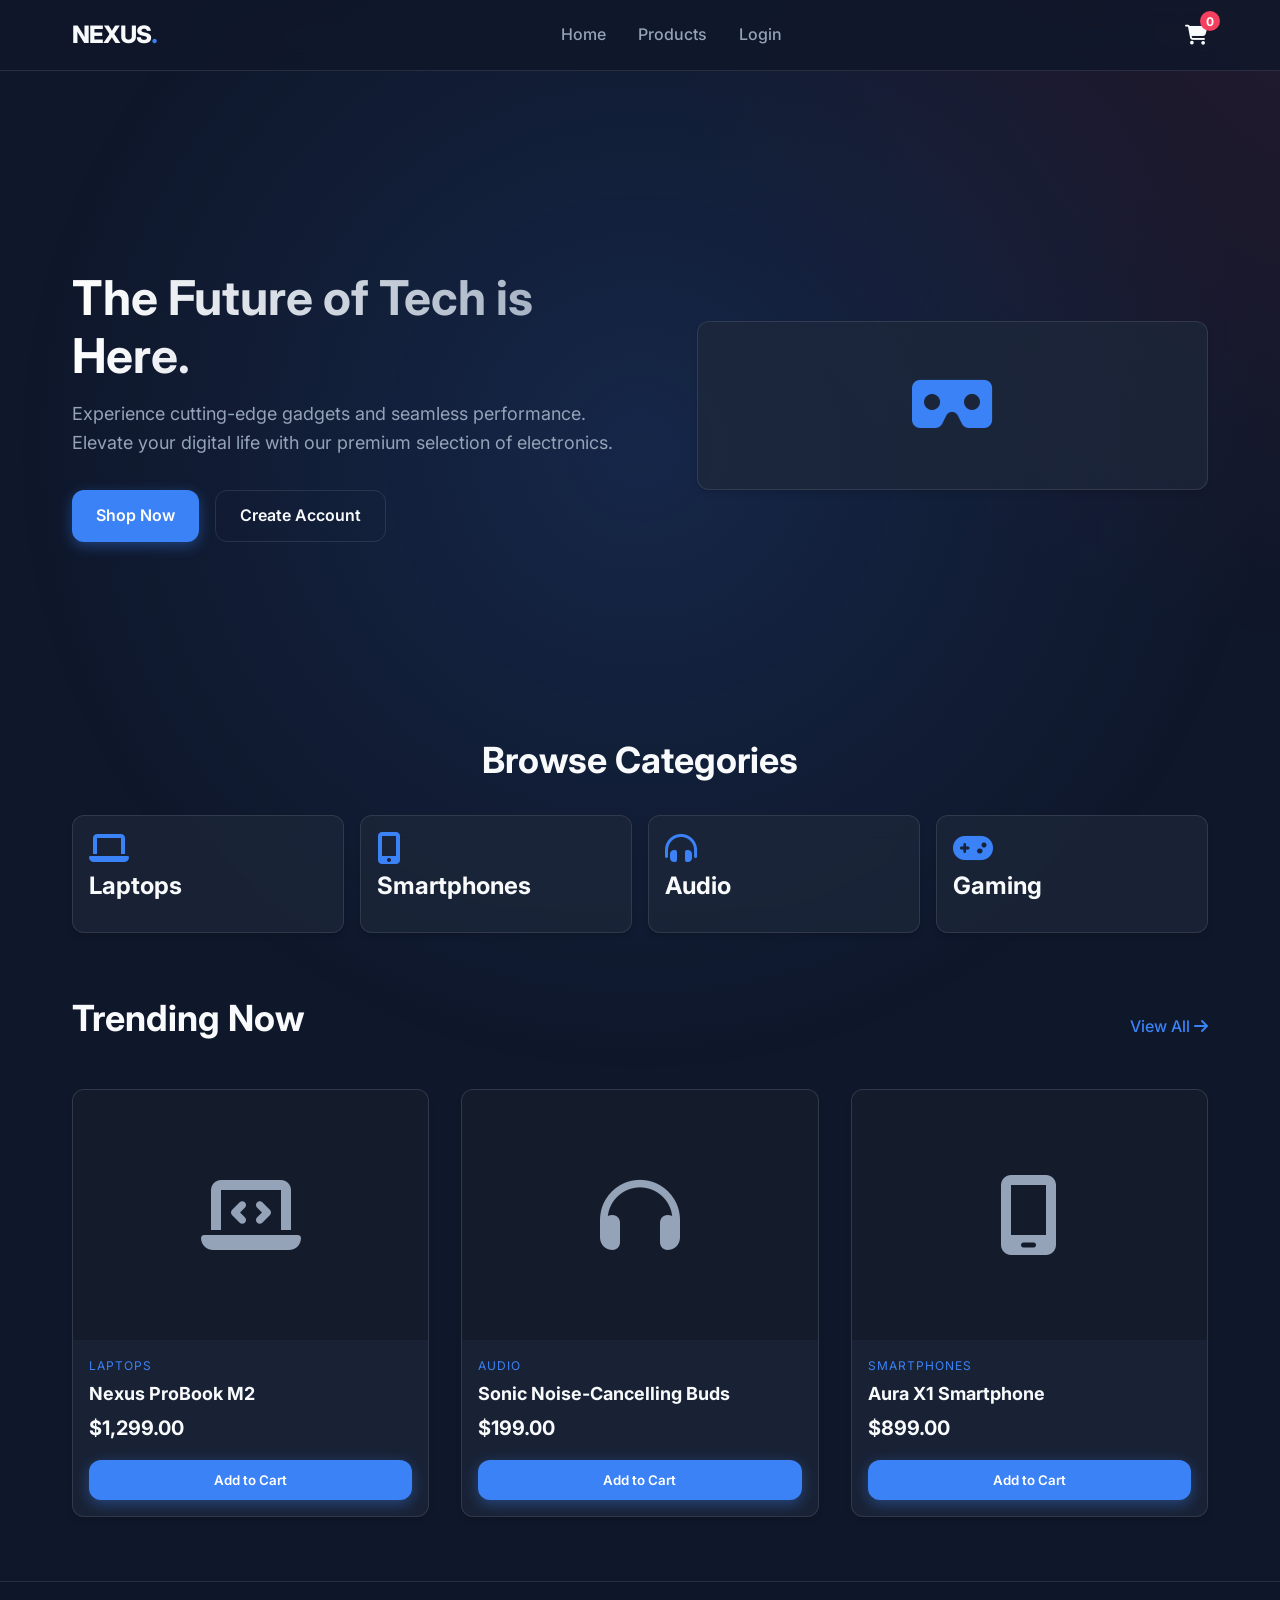
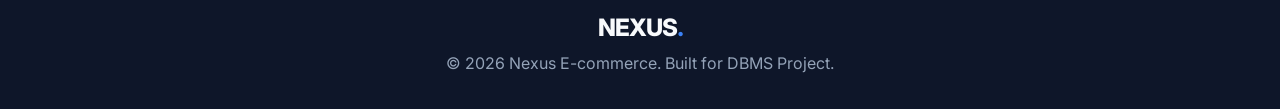
==== index.html @ 09cccfab "feat: initialize project structure with core layout, styling, and checkout functionality" ====
<!DOCTYPE html>
<html lang="en">
<head>
  <meta charset="UTF-8">
  <meta name="viewport" content="width=device-width, initial-scale=1.0">
  <title>Nexus | Premium Tech Store</title>
  <meta name="description" content="Discover premium tech gadgets and accessories at Nexus.">
  
  <!-- Fonts -->
  <link rel="preconnect" href="https://fonts.googleapis.com">
  <link rel="preconnect" href="https://fonts.gstatic.com" crossorigin>
  <link href="https://fonts.googleapis.com/css2?family=Inter:wght@400;500;600;700;800&display=swap" rel="stylesheet">
  
  <!-- Icons -->
  <link rel="stylesheet" href="https://cdnjs.cloudflare.com/ajax/libs/font-awesome/6.4.0/css/all.min.css">
  
  <!-- Custom CSS -->
  <link rel="stylesheet" href="css/style.css">
</head>
<body>

  <!-- Navigation -->
  <nav class="navbar">
    <div class="container flex justify-between items-center">
      <a href="index.html" class="logo">NEXUS<span>.</span></a>
      
      <ul class="nav-links flex gap-lg">
        <li><a href="index.html">Home</a></li>
        <li><a href="#products">Products</a></li>
        <li><a href="login.html">Login</a></li>
      </ul>
      
      <a href="cart.html" class="cart-icon">
        <i class="fa-solid fa-cart-shopping" style="color: var(--text-main);"></i>
        <span class="cart-badge" id="cart-count">0</span>
      </a>
    </div>
  </nav>

  <!-- Main Content -->
  <main>
    <!-- Hero Section -->
    <section class="container flex items-center justify-between animate-fade-in" style="min-height: 60vh;">
      <div style="max-width: 50%;">
        <h1>The Future of Tech is Here.</h1>
        <p style="color: var(--text-muted); font-size: 1.125rem; margin-bottom: var(--spacing-lg);">
          Experience cutting-edge gadgets and seamless performance. Elevate your digital life with our premium selection of electronics.
        </p>
        <div class="flex gap-md">
          <a href="#products" class="btn btn-primary">Shop Now</a>
          <a href="login.html" class="btn btn-secondary">Create Account</a>
        </div>
      </div>
      <div style="width: 45%;" class="glass-card flex items-center justify-center">
        <!-- Placeholder for a high-quality 3D render or tech image -->
        <div style="font-size: 4rem; color: var(--primary-color);">
          <i class="fa-solid fa-vr-cardboard"></i>
        </div>
      </div>
    </section>

    <!-- Categories -->
    <section class="container" style="margin-top: var(--spacing-xl);">
      <h2 style="text-align: center; margin-bottom: var(--spacing-lg);">Browse Categories</h2>
      <div class="grid grid-cols-4 gap-md text-center">
        <div class="glass-card" style="padding: var(--spacing-md); cursor: pointer;">
          <i class="fa-solid fa-laptop" style="font-size: 2rem; color: var(--primary-color); margin-bottom: 0.5rem;"></i>
          <h3>Laptops</h3>
        </div>
        <div class="glass-card" style="padding: var(--spacing-md); cursor: pointer;">
          <i class="fa-solid fa-mobile-screen-button" style="font-size: 2rem; color: var(--primary-color); margin-bottom: 0.5rem;"></i>
          <h3>Smartphones</h3>
        </div>
        <div class="glass-card" style="padding: var(--spacing-md); cursor: pointer;">
          <i class="fa-solid fa-headphones-simple" style="font-size: 2rem; color: var(--primary-color); margin-bottom: 0.5rem;"></i>
          <h3>Audio</h3>
        </div>
        <div class="glass-card" style="padding: var(--spacing-md); cursor: pointer;">
          <i class="fa-solid fa-gamepad" style="font-size: 2rem; color: var(--primary-color); margin-bottom: 0.5rem;"></i>
          <h3>Gaming</h3>
        </div>
      </div>
    </section>

    <!-- Featured Products Grid -->
    <section id="products" class="container" style="margin-top: var(--spacing-xl);">
      <div class="flex justify-between items-center" style="margin-bottom: var(--spacing-lg);">
        <h2>Trending Now</h2>
        <a href="#" style="color: var(--primary-color); font-weight: 500;">View All <i class="fa-solid fa-arrow-right"></i></a>
      </div>
      
      <div class="grid grid-cols-3 gap-lg" id="product-list">
        <!-- Product 1 -->
        <article class="glass-card product-card">
          <div class="product-img-wrapper">
            <i class="fa-solid fa-laptop-code" style="font-size: 5rem; color: var(--text-muted);"></i>
          </div>
          <div class="product-info">
            <span class="product-category">Laptops</span>
            <h3 class="product-title">Nexus ProBook M2</h3>
            <span class="product-price">$1,299.00</span>
            <button class="btn btn-primary w-full" onclick="addToCart(1, 'Nexus ProBook M2', 1299)">Add to Cart</button>
          </div>
        </article>

        <!-- Product 2 -->
        <article class="glass-card product-card">
          <div class="product-img-wrapper">
            <i class="fa-solid fa-headphones" style="font-size: 5rem; color: var(--text-muted);"></i>
          </div>
          <div class="product-info">
            <span class="product-category">Audio</span>
            <h3 class="product-title">Sonic Noise-Cancelling Buds</h3>
            <span class="product-price">$199.00</span>
            <button class="btn btn-primary w-full" onclick="addToCart(2, 'Sonic Noise-Cancelling Buds', 199)">Add to Cart</button>
          </div>
        </article>

        <!-- Product 3 -->
        <article class="glass-card product-card">
          <div class="product-img-wrapper">
            <i class="fa-solid fa-mobile-screen" style="font-size: 5rem; color: var(--text-muted);"></i>
          </div>
          <div class="product-info">
            <span class="product-category">Smartphones</span>
            <h3 class="product-title">Aura X1 Smartphone</h3>
            <span class="product-price">$899.00</span>
            <button class="btn btn-primary w-full" onclick="addToCart(3, 'Aura X1 Smartphone', 899)">Add to Cart</button>
          </div>
        </article>
      </div>
    </section>
  </main>

  <!-- Footer -->
  <footer>
    <div class="container">
      <h3 class="logo" style="margin-bottom: var(--spacing-sm);">NEXUS<span>.</span></h3>
      <p>&copy; 2026 Nexus E-commerce. Built for DBMS Project.</p>
    </div>
  </footer>

  <!-- Scripts -->
  <script src="js/main.js"></script>
  <script src="js/cart.js"></script>
</body>
</html>
---- css/style.css ----
/* ==== VARIABLES & DESIGN SYSTEM ==== */
:root {
  /* Color Palette - Premium Dark Theme */
  --bg-color: #0f172a; /* Deep blue/black */
  --surface-color: rgba(30, 41, 59, 0.7); /* Glass surface */
  --surface-border: rgba(255, 255, 255, 0.1);
  --primary-color: #3b82f6; /* Vibrant Blue */
  --primary-hover: #2563eb;
  --accent-color: #f43f5e; /* Vibrant Rose for alerts/badges */
  --text-main: #f8fafc;
  --text-muted: #94a3b8;
  
  /* Layout & Spacing */
  --max-width: 1200px;
  --spacing-sm: 0.5rem;
  --spacing-md: 1rem;
  --spacing-lg: 2rem;
  --spacing-xl: 4rem;
  
  /* Typography */
  --font-sans: 'Inter', system-ui, -apple-system, sans-serif;
  
  /* Effects */
  --shadow-sm: 0 4px 6px -1px rgba(0, 0, 0, 0.1), 0 2px 4px -1px rgba(0, 0, 0, 0.06);
  --shadow-lg: 0 20px 25px -5px rgba(0, 0, 0, 0.5), 0 10px 10px -5px rgba(0, 0, 0, 0.04);
  --glass-blur: blur(12px);
  --border-radius: 12px;
  --transition: all 0.3s cubic-bezier(0.4, 0, 0.2, 1);
}

/* ==== RESET & BASE ==== */
* {
  margin: 0;
  padding: 0;
  box-sizing: border-box;
}

body {
  font-family: var(--font-sans);
  background-color: var(--bg-color);
  color: var(--text-main);
  line-height: 1.6;
  min-height: 100vh;
  display: flex;
  flex-direction: column;
  overflow-x: hidden;
}

/* Dynamic animated background gradient */
body::before {
  content: '';
  position: fixed;
  top: -50%;
  left: -50%;
  width: 200%;
  height: 200%;
  background: radial-gradient(circle at 50% 50%, rgba(59, 130, 246, 0.15), transparent 40%),
              radial-gradient(circle at 80% 20%, rgba(244, 63, 94, 0.1), transparent 30%);
  z-index: -1;
  pointer-events: none;
}

a {
  text-decoration: none;
  color: inherit;
  transition: var(--transition);
}

ul {
  list-style: none;
}

img {
  max-width: 100%;
  display: block;
}

/* ==== TYPOGRAPHY ==== */
h1, h2, h3, h4 {
  font-weight: 700;
  line-height: 1.2;
  margin-bottom: var(--spacing-md);
}

h1 { font-size: 3rem; background: linear-gradient(to right, #fff, #94a3b8); -webkit-background-clip: text; -webkit-text-fill-color: transparent; }
h2 { font-size: 2.25rem; }
h3 { font-size: 1.5rem; }

/* ==== LAYOUT UTILITIES ==== */
.container {
  width: 100%;
  max-width: var(--max-width);
  margin: 0 auto;
  padding: 0 var(--spacing-lg);
}

.flex { display: flex; }
.flex-col { flex-direction: column; }
.items-center { align-items: center; }
.justify-between { justify-content: space-between; }
.justify-center { justify-content: center; }
.gap-sm { gap: var(--spacing-sm); }
.gap-md { gap: var(--spacing-md); }
.gap-lg { gap: var(--spacing-lg); }

.grid { display: grid; }
.grid-cols-2 { grid-template-columns: repeat(2, 1fr); }
.grid-cols-3 { grid-template-columns: repeat(auto-fit, minmax(300px, 1fr)); }
.grid-cols-4 { grid-template-columns: repeat(auto-fit, minmax(250px, 1fr)); }

/* ==== UI COMPONENTS ==== */

/* Navigation */
.navbar {
  position: sticky;
  top: 0;
  z-index: 100;
  background: rgba(15, 23, 42, 0.8);
  backdrop-filter: var(--glass-blur);
  border-bottom: 1px solid var(--surface-border);
  padding: var(--spacing-md) 0;
}

.logo {
  font-size: 1.5rem;
  font-weight: 800;
  letter-spacing: -1px;
  color: var(--text-main);
}
.logo span {
  color: var(--primary-color);
}

.nav-links a {
  font-weight: 500;
  color: var(--text-muted);
  position: relative;
}
.nav-links a:hover {
  color: var(--text-main);
}
.nav-links a::after {
  content: '';
  position: absolute;
  bottom: -4px;
  left: 0;
  width: 0%;
  height: 2px;
  background-color: var(--primary-color);
  transition: var(--transition);
}
.nav-links a:hover::after {
  width: 100%;
}

.cart-icon {
  position: relative;
  font-size: 1.25rem;
}
.cart-badge {
  position: absolute;
  top: -8px;
  right: -12px;
  background-color: var(--accent-color);
  color: white;
  font-size: 0.75rem;
  font-weight: 700;
  height: 20px;
  min-width: 20px;
  border-radius: 10px;
  display: flex;
  align-items: center;
  justify-content: center;
  padding: 0 6px;
}

/* Buttons */
.btn {
  display: inline-flex;
  align-items: center;
  justify-content: center;
  padding: 0.75rem 1.5rem;
  border-radius: var(--border-radius);
  font-weight: 600;
  cursor: pointer;
  border: none;
  transition: var(--transition);
  font-family: var(--font-sans);
}

.btn-primary {
  background-color: var(--primary-color);
  color: white;
  box-shadow: 0 4px 14px 0 rgba(59, 130, 246, 0.39);
}
.btn-primary:hover {
  background-color: var(--primary-hover);
  transform: translateY(-2px);
  box-shadow: 0 6px 20px rgba(59, 130, 246, 0.4);
}

.btn-secondary {
  background-color: transparent;
  color: var(--text-main);
  border: 1px solid var(--surface-border);
}
.btn-secondary:hover {
  background-color: rgba(255, 255, 255, 0.05);
  transform: translateY(-2px);
}

/* Glass Cards (Products, Forms) */
.glass-card {
  background: var(--surface-color);
  backdrop-filter: var(--glass-blur);
  border: 1px solid var(--surface-border);
  border-radius: var(--border-radius);
  padding: var(--spacing-lg);
  box-shadow: var(--shadow-sm);
  transition: var(--transition);
}
.glass-card:hover {
  transform: translateY(-5px);
  box-shadow: var(--shadow-lg);
  border-color: rgba(255, 255, 255, 0.2);
}

/* Product Specifics */
.product-card {
  display: flex;
  flex-direction: column;
  padding: 0;
  overflow: hidden;
}
.product-img-wrapper {
  width: 100%;
  height: 250px;
  background-color: rgba(0, 0, 0, 0.2);
  display: flex;
  align-items: center;
  justify-content: center;
  overflow: hidden;
}
.product-img-wrapper img {
  object-fit: cover;
  width: 100%;
  height: 100%;
  transition: transform 0.5s ease;
}
.product-card:hover .product-img-wrapper img {
  transform: scale(1.05);
}
.product-info {
  padding: var(--spacing-md);
  display: flex;
  flex-direction: column;
  flex-grow: 1;
}
.product-category {
  font-size: 0.75rem;
  text-transform: uppercase;
  color: var(--primary-color);
  letter-spacing: 1px;
  margin-bottom: var(--spacing-sm);
}
.product-title {
  font-size: 1.125rem;
  margin-bottom: var(--spacing-sm);
}
.product-price {
  font-size: 1.25rem;
  font-weight: 700;
  color: var(--text-main);
  margin-top: auto;
  margin-bottom: var(--spacing-md);
}

/* Forms */
.form-group {
  margin-bottom: var(--spacing-md);
}
.form-label {
  display: block;
  margin-bottom: var(--spacing-sm);
  font-size: 0.875rem;
  font-weight: 500;
  color: var(--text-muted);
}
.form-input {
  width: 100%;
  padding: 0.75rem 1rem;
  background: rgba(0, 0, 0, 0.2);
  border: 1px solid var(--surface-border);
  border-radius: var(--border-radius);
  color: var(--text-main);
  font-family: var(--font-sans);
  transition: var(--transition);
}
.form-input:focus {
  outline: none;
  border-color: var(--primary-color);
  box-shadow: 0 0 0 3px rgba(59, 130, 246, 0.25);
}

/* Main content wrapper */
main {
  flex-grow: 1;
  padding: var(--spacing-xl) 0;
}

/* Footer */
footer {
  background: rgba(15, 23, 42, 0.9);
  border-top: 1px solid var(--surface-border);
  padding: var(--spacing-lg) 0;
  text-align: center;
  color: var(--text-muted);
}

/* Utility Animations */
@keyframes fadeIn {
  from { opacity: 0; transform: translateY(10px); }
  to { opacity: 1; transform: translateY(0); }
}
.animate-fade-in {
  animation: fadeIn 0.6s ease-out forwards;
}
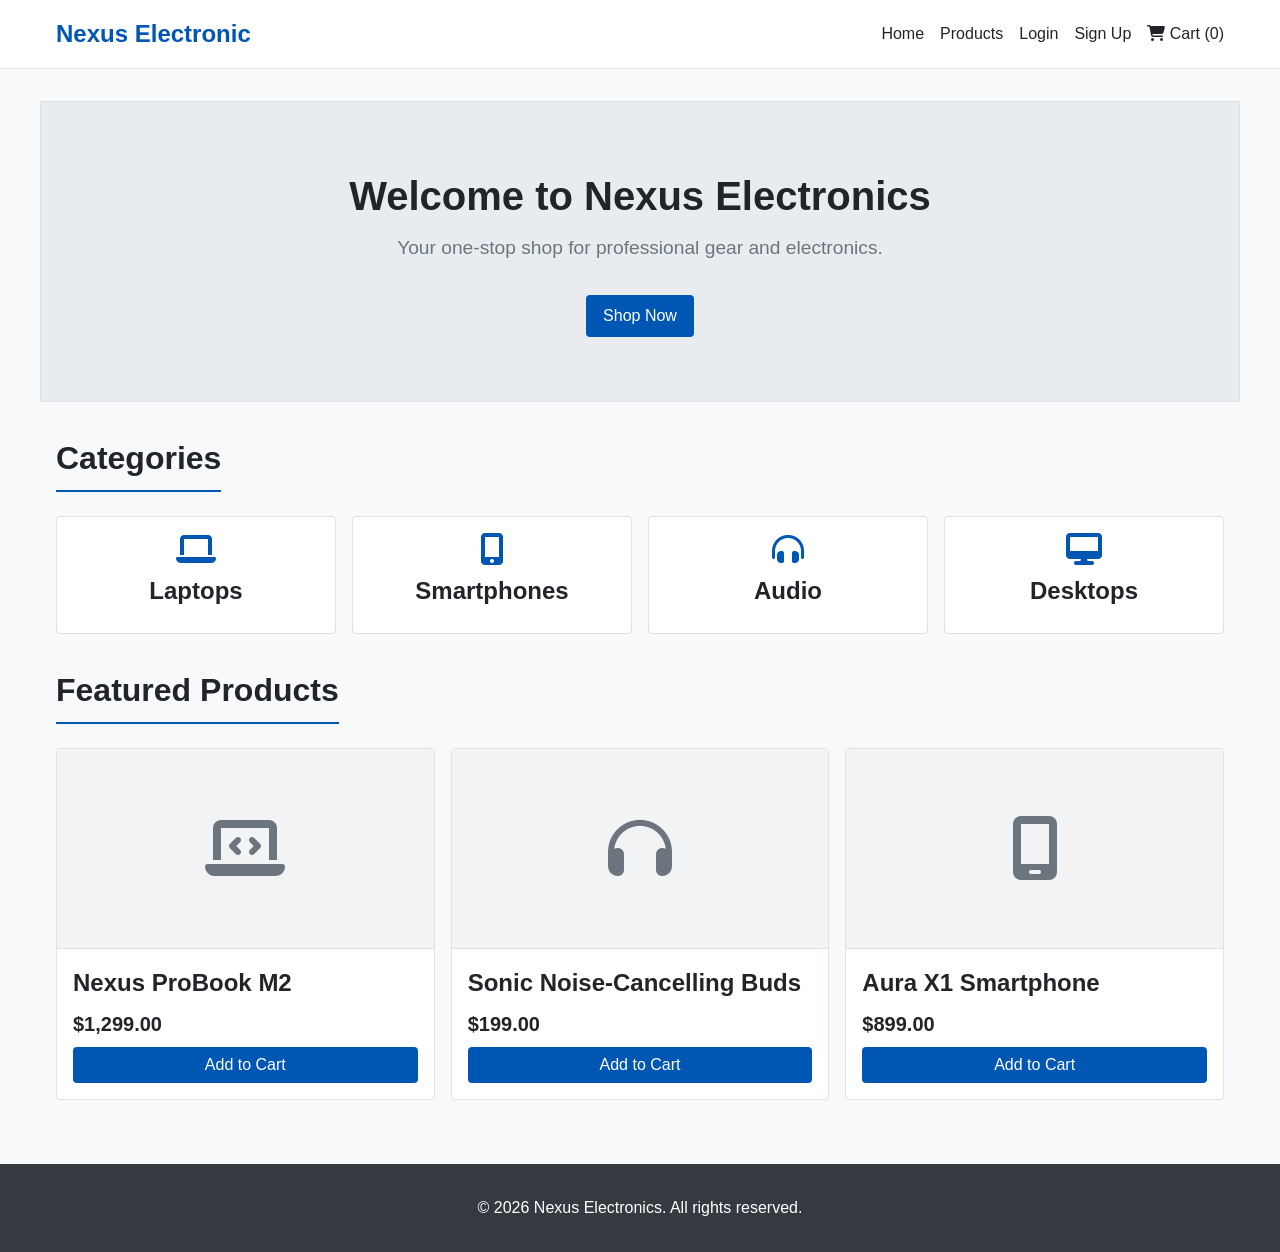
==== commit dd213bc6: "feat: initialize full-stack e-commerce application structure with database schema, frontend UI, and " ====
--- a/index.html
+++ b/index.html
@@ -3,130 +3,95 @@
 <head>
   <meta charset="UTF-8">
   <meta name="viewport" content="width=device-width, initial-scale=1.0">
-  <title>Nexus | Premium Tech Store</title>
-  <meta name="description" content="Discover premium tech gadgets and accessories at Nexus.">
+  <title>Nexus Electronics - Home</title>
   
-  <!-- Fonts -->
-  <link rel="preconnect" href="https://fonts.googleapis.com">
-  <link rel="preconnect" href="https://fonts.gstatic.com" crossorigin>
-  <link href="https://fonts.googleapis.com/css2?family=Inter:wght@400;500;600;700;800&display=swap" rel="stylesheet">
-  
-  <!-- Icons -->
   <link rel="stylesheet" href="https://cdnjs.cloudflare.com/ajax/libs/font-awesome/6.4.0/css/all.min.css">
-  
-  <!-- Custom CSS -->
   <link rel="stylesheet" href="css/style.css">
 </head>
 <body>
 
   <!-- Navigation -->
-  <nav class="navbar">
-    <div class="container flex justify-between items-center">
-      <a href="index.html" class="logo">NEXUS<span>.</span></a>
+  <header class="navbar">
+    <div class="container">
+      <a href="index.html" class="logo">Nexus Electronic</a>
       
-      <ul class="nav-links flex gap-lg">
-        <li><a href="index.html">Home</a></li>
-        <li><a href="#products">Products</a></li>
-        <li><a href="login.html">Login</a></li>
-      </ul>
-      
-      <a href="cart.html" class="cart-icon">
-        <i class="fa-solid fa-cart-shopping" style="color: var(--text-main);"></i>
-        <span class="cart-badge" id="cart-count">0</span>
-      </a>
+      <nav class="nav-links">
+        <a href="index.html">Home</a>
+        <a href="#products">Products</a>
+        <a href="login.html">Login</a>
+        <a href="register.html">Sign Up</a>
+        <a href="cart.html">
+          <i class="fa-solid fa-cart-shopping"></i> Cart (<span id="cart-count">0</span>)
+        </a>
+      </nav>
     </div>
-  </nav>
+  </header>
 
   <!-- Main Content -->
   <main>
-    <!-- Hero Section -->
-    <section class="container flex items-center justify-between animate-fade-in" style="min-height: 60vh;">
-      <div style="max-width: 50%;">
-        <h1>The Future of Tech is Here.</h1>
-        <p style="color: var(--text-muted); font-size: 1.125rem; margin-bottom: var(--spacing-lg);">
-          Experience cutting-edge gadgets and seamless performance. Elevate your digital life with our premium selection of electronics.
-        </p>
-        <div class="flex gap-md">
-          <a href="#products" class="btn btn-primary">Shop Now</a>
-          <a href="login.html" class="btn btn-secondary">Create Account</a>
+    <!-- Simple Hero Section -->
+    <section class="container mb-4 text-center" style="padding: 4rem 0; background-color: #e9ecef; border: 1px solid var(--border-color);">
+      <h1>Welcome to Nexus Electronics</h1>
+      <p style="font-size: 1.2rem; color: var(--text-muted); margin-bottom: 2rem;">Your one-stop shop for professional gear and electronics.</p>
+      <a href="#products" class="btn btn-primary">Shop Now</a>
+    </section>
+
+    <!-- Categories -->
+    <section class="container mb-4">
+      <h2 style="border-bottom: 2px solid var(--primary-color); display: inline-block; padding-bottom: 0.5rem; margin-bottom: 1.5rem;">Categories</h2>
+      <div class="grid grid-cols-4 text-center">
+        <div class="card" style="cursor: pointer;">
+          <i class="fa-solid fa-laptop" style="font-size: 2rem; color: var(--primary-color); margin-bottom: 0.5rem;"></i>
+          <h3>Laptops</h3>
         </div>
-      </div>
-      <div style="width: 45%;" class="glass-card flex items-center justify-center">
-        <!-- Placeholder for a high-quality 3D render or tech image -->
-        <div style="font-size: 4rem; color: var(--primary-color);">
-          <i class="fa-solid fa-vr-cardboard"></i>
+        <div class="card" style="cursor: pointer;">
+          <i class="fa-solid fa-mobile-screen-button" style="font-size: 2rem; color: var(--primary-color); margin-bottom: 0.5rem;"></i>
+          <h3>Smartphones</h3>
+        </div>
+        <div class="card" style="cursor: pointer;">
+          <i class="fa-solid fa-headphones-simple" style="font-size: 2rem; color: var(--primary-color); margin-bottom: 0.5rem;"></i>
+          <h3>Audio</h3>
+        </div>
+        <div class="card" style="cursor: pointer;">
+          <i class="fa-solid fa-desktop" style="font-size: 2rem; color: var(--primary-color); margin-bottom: 0.5rem;"></i>
+          <h3>Desktops</h3>
         </div>
       </div>
     </section>
 
-    <!-- Categories -->
-    <section class="container" style="margin-top: var(--spacing-xl);">
-      <h2 style="text-align: center; margin-bottom: var(--spacing-lg);">Browse Categories</h2>
-      <div class="grid grid-cols-4 gap-md text-center">
-        <div class="glass-card" style="padding: var(--spacing-md); cursor: pointer;">
-          <i class="fa-solid fa-laptop" style="font-size: 2rem; color: var(--primary-color); margin-bottom: 0.5rem;"></i>
-          <h3>Laptops</h3>
-        </div>
-        <div class="glass-card" style="padding: var(--spacing-md); cursor: pointer;">
-          <i class="fa-solid fa-mobile-screen-button" style="font-size: 2rem; color: var(--primary-color); margin-bottom: 0.5rem;"></i>
-          <h3>Smartphones</h3>
-        </div>
-        <div class="glass-card" style="padding: var(--spacing-md); cursor: pointer;">
-          <i class="fa-solid fa-headphones-simple" style="font-size: 2rem; color: var(--primary-color); margin-bottom: 0.5rem;"></i>
-          <h3>Audio</h3>
-        </div>
-        <div class="glass-card" style="padding: var(--spacing-md); cursor: pointer;">
-          <i class="fa-solid fa-gamepad" style="font-size: 2rem; color: var(--primary-color); margin-bottom: 0.5rem;"></i>
-          <h3>Gaming</h3>
-        </div>
-      </div>
-    </section>
-
-    <!-- Featured Products Grid -->
-    <section id="products" class="container" style="margin-top: var(--spacing-xl);">
-      <div class="flex justify-between items-center" style="margin-bottom: var(--spacing-lg);">
-        <h2>Trending Now</h2>
-        <a href="#" style="color: var(--primary-color); font-weight: 500;">View All <i class="fa-solid fa-arrow-right"></i></a>
-      </div>
+    <!-- Featured Products -->
+    <section id="products" class="container mb-4">
+      <h2 style="border-bottom: 2px solid var(--primary-color); display: inline-block; padding-bottom: 0.5rem; margin-bottom: 1.5rem;">Featured Products</h2>
       
-      <div class="grid grid-cols-3 gap-lg" id="product-list">
+      <div class="grid grid-cols-3">
         <!-- Product 1 -->
-        <article class="glass-card product-card">
-          <div class="product-img-wrapper">
-            <i class="fa-solid fa-laptop-code" style="font-size: 5rem; color: var(--text-muted);"></i>
+        <article class="card product-card">
+          <div style="background-color: #f1f3f5; height: 200px; display: flex; align-items: center; justify-content: center; border-bottom: 1px solid var(--border-color); margin: -1rem -1rem 1rem -1rem;">
+             <i class="fa-solid fa-laptop-code" style="font-size: 4rem; color: var(--secondary-color);"></i>
           </div>
-          <div class="product-info">
-            <span class="product-category">Laptops</span>
-            <h3 class="product-title">Nexus ProBook M2</h3>
-            <span class="product-price">$1,299.00</span>
-            <button class="btn btn-primary w-full" onclick="addToCart(1, 'Nexus ProBook M2', 1299)">Add to Cart</button>
-          </div>
+          <h3>Nexus ProBook M2</h3>
+          <span class="price">$1,299.00</span>
+          <button class="btn btn-primary w-100" onclick="addToCart(1, 'Nexus ProBook M2', 1299)">Add to Cart</button>
         </article>
 
         <!-- Product 2 -->
-        <article class="glass-card product-card">
-          <div class="product-img-wrapper">
-            <i class="fa-solid fa-headphones" style="font-size: 5rem; color: var(--text-muted);"></i>
+        <article class="card product-card">
+          <div style="background-color: #f1f3f5; height: 200px; display: flex; align-items: center; justify-content: center; border-bottom: 1px solid var(--border-color); margin: -1rem -1rem 1rem -1rem;">
+             <i class="fa-solid fa-headphones" style="font-size: 4rem; color: var(--secondary-color);"></i>
           </div>
-          <div class="product-info">
-            <span class="product-category">Audio</span>
-            <h3 class="product-title">Sonic Noise-Cancelling Buds</h3>
-            <span class="product-price">$199.00</span>
-            <button class="btn btn-primary w-full" onclick="addToCart(2, 'Sonic Noise-Cancelling Buds', 199)">Add to Cart</button>
-          </div>
+          <h3>Sonic Noise-Cancelling Buds</h3>
+          <span class="price">$199.00</span>
+          <button class="btn btn-primary w-100" onclick="addToCart(2, 'Sonic Noise-Cancelling Buds', 199)">Add to Cart</button>
         </article>
 
         <!-- Product 3 -->
-        <article class="glass-card product-card">
-          <div class="product-img-wrapper">
-            <i class="fa-solid fa-mobile-screen" style="font-size: 5rem; color: var(--text-muted);"></i>
+        <article class="card product-card">
+          <div style="background-color: #f1f3f5; height: 200px; display: flex; align-items: center; justify-content: center; border-bottom: 1px solid var(--border-color); margin: -1rem -1rem 1rem -1rem;">
+             <i class="fa-solid fa-mobile-screen" style="font-size: 4rem; color: var(--secondary-color);"></i>
           </div>
-          <div class="product-info">
-            <span class="product-category">Smartphones</span>
-            <h3 class="product-title">Aura X1 Smartphone</h3>
-            <span class="product-price">$899.00</span>
-            <button class="btn btn-primary w-full" onclick="addToCart(3, 'Aura X1 Smartphone', 899)">Add to Cart</button>
-          </div>
+          <h3>Aura X1 Smartphone</h3>
+          <span class="price">$899.00</span>
+          <button class="btn btn-primary w-100" onclick="addToCart(3, 'Aura X1 Smartphone', 899)">Add to Cart</button>
         </article>
       </div>
     </section>
@@ -135,13 +100,10 @@
   <!-- Footer -->
   <footer>
     <div class="container">
-      <h3 class="logo" style="margin-bottom: var(--spacing-sm);">NEXUS<span>.</span></h3>
-      <p>&copy; 2026 Nexus E-commerce. Built for DBMS Project.</p>
+      <p>&copy; 2026 Nexus Electronics. All rights reserved.</p>
     </div>
   </footer>
 
-  <!-- Scripts -->
-  <script src="js/main.js"></script>
   <script src="js/cart.js"></script>
 </body>
 </html>
--- a/css/style.css
+++ b/css/style.css
@@ -1,14 +1,16 @@
-/* ==== VARIABLES & DESIGN SYSTEM ==== */
+/* ==== VARIABLES & DESIGN SYSTEM (Flat & Professional) ==== */
 :root {
-  /* Color Palette - Premium Dark Theme */
-  --bg-color: #0f172a; /* Deep blue/black */
-  --surface-color: rgba(30, 41, 59, 0.7); /* Glass surface */
-  --surface-border: rgba(255, 255, 255, 0.1);
-  --primary-color: #3b82f6; /* Vibrant Blue */
-  --primary-hover: #2563eb;
-  --accent-color: #f43f5e; /* Vibrant Rose for alerts/badges */
-  --text-main: #f8fafc;
-  --text-muted: #94a3b8;
+  /* Color Palette - Clean & Corporate */
+  --bg-color: #f8f9fa; /* Light gray background */
+  --surface-color: #ffffff; /* White surfaces */
+  --border-color: #dee2e6; /* Light gray border */
+  --primary-color: #0056b3; /* Corporate blue */
+  --primary-hover: #004494;
+  --secondary-color: #6c757d; /* Muted gray */
+  --text-main: #212529; /* Dark gray/black */
+  --text-muted: #6c757d;
+  --error-color: #dc3545;
+  --success-color: #28a745;
   
   /* Layout & Spacing */
   --max-width: 1200px;
@@ -18,14 +20,10 @@
   --spacing-xl: 4rem;
   
   /* Typography */
-  --font-sans: 'Inter', system-ui, -apple-system, sans-serif;
+  --font-sans: -apple-system, BlinkMacSystemFont, "Segoe UI", Roboto, "Helvetica Neue", Arial, sans-serif;
   
-  /* Effects */
-  --shadow-sm: 0 4px 6px -1px rgba(0, 0, 0, 0.1), 0 2px 4px -1px rgba(0, 0, 0, 0.06);
-  --shadow-lg: 0 20px 25px -5px rgba(0, 0, 0, 0.5), 0 10px 10px -5px rgba(0, 0, 0, 0.04);
-  --glass-blur: blur(12px);
-  --border-radius: 12px;
-  --transition: all 0.3s cubic-bezier(0.4, 0, 0.2, 1);
+  /* NO shadows, NO animations */
+  --border-radius: 4px; /* Subtle rounded corners */
 }
 
 /* ==== RESET & BASE ==== */
@@ -39,31 +37,18 @@
   font-family: var(--font-sans);
   background-color: var(--bg-color);
   color: var(--text-main);
-  line-height: 1.6;
+  line-height: 1.5;
   min-height: 100vh;
   display: flex;
   flex-direction: column;
-  overflow-x: hidden;
-}
-
-/* Dynamic animated background gradient */
-body::before {
-  content: '';
-  position: fixed;
-  top: -50%;
-  left: -50%;
-  width: 200%;
-  height: 200%;
-  background: radial-gradient(circle at 50% 50%, rgba(59, 130, 246, 0.15), transparent 40%),
-              radial-gradient(circle at 80% 20%, rgba(244, 63, 94, 0.1), transparent 30%);
-  z-index: -1;
-  pointer-events: none;
 }
 
 a {
   text-decoration: none;
-  color: inherit;
-  transition: var(--transition);
+  color: var(--primary-color);
+}
+a:hover {
+  text-decoration: underline;
 }
 
 ul {
@@ -73,17 +58,18 @@
 img {
   max-width: 100%;
   display: block;
+  border: 1px solid var(--border-color);
 }
 
 /* ==== TYPOGRAPHY ==== */
 h1, h2, h3, h4 {
-  font-weight: 700;
-  line-height: 1.2;
-  margin-bottom: var(--spacing-md);
-}
-
-h1 { font-size: 3rem; background: linear-gradient(to right, #fff, #94a3b8); -webkit-background-clip: text; -webkit-text-fill-color: transparent; }
-h2 { font-size: 2.25rem; }
+  font-weight: 600;
+  color: var(--text-main);
+  margin-bottom: var(--spacing-sm);
+}
+
+h1 { font-size: 2.5rem; }
+h2 { font-size: 2rem; }
 h3 { font-size: 1.5rem; }
 
 /* ==== LAYOUT UTILITIES ==== */
@@ -91,7 +77,7 @@
   width: 100%;
   max-width: var(--max-width);
   margin: 0 auto;
-  padding: 0 var(--spacing-lg);
+  padding: 0 var(--spacing-md);
 }
 
 .flex { display: flex; }
@@ -104,224 +90,168 @@
 .gap-lg { gap: var(--spacing-lg); }
 
 .grid { display: grid; }
-.grid-cols-2 { grid-template-columns: repeat(2, 1fr); }
-.grid-cols-3 { grid-template-columns: repeat(auto-fit, minmax(300px, 1fr)); }
-.grid-cols-4 { grid-template-columns: repeat(auto-fit, minmax(250px, 1fr)); }
+.grid-cols-2 { grid-template-columns: repeat(2, 1fr); gap: var(--spacing-md); }
+.grid-cols-3 { grid-template-columns: repeat(3, 1fr); gap: var(--spacing-md); }
+.grid-cols-4 { grid-template-columns: repeat(4, 1fr); gap: var(--spacing-md); }
+
+/* Responsive Grid Adjustments */
+@media (max-width: 900px) {
+  .grid-cols-4, .grid-cols-3 { grid-template-columns: repeat(2, 1fr); }
+}
+@media (max-width: 600px) {
+  .grid-cols-4, .grid-cols-3, .grid-cols-2 { grid-template-columns: 1fr; }
+}
 
 /* ==== UI COMPONENTS ==== */
 
 /* Navigation */
 .navbar {
-  position: sticky;
-  top: 0;
-  z-index: 100;
-  background: rgba(15, 23, 42, 0.8);
-  backdrop-filter: var(--glass-blur);
-  border-bottom: 1px solid var(--surface-border);
+  background-color: var(--surface-color);
+  border-bottom: 1px solid var(--border-color);
   padding: var(--spacing-md) 0;
+}
+
+.navbar .container {
+  display: flex;
+  justify-content: space-between;
+  align-items: center;
 }
 
 .logo {
   font-size: 1.5rem;
-  font-weight: 800;
-  letter-spacing: -1px;
-  color: var(--text-main);
-}
-.logo span {
+  font-weight: 700;
   color: var(--primary-color);
+  text-decoration: none;
+}
+.logo:hover {
+  text-decoration: none;
+}
+
+.nav-links {
+  display: flex;
+  gap: var(--spacing-md);
 }
 
 .nav-links a {
+  color: var(--text-main);
+  text-decoration: none;
   font-weight: 500;
-  color: var(--text-muted);
-  position: relative;
 }
 .nav-links a:hover {
-  color: var(--text-main);
-}
-.nav-links a::after {
-  content: '';
-  position: absolute;
-  bottom: -4px;
-  left: 0;
-  width: 0%;
-  height: 2px;
-  background-color: var(--primary-color);
-  transition: var(--transition);
-}
-.nav-links a:hover::after {
-  width: 100%;
-}
-
-.cart-icon {
-  position: relative;
-  font-size: 1.25rem;
-}
-.cart-badge {
-  position: absolute;
-  top: -8px;
-  right: -12px;
-  background-color: var(--accent-color);
-  color: white;
-  font-size: 0.75rem;
-  font-weight: 700;
-  height: 20px;
-  min-width: 20px;
-  border-radius: 10px;
-  display: flex;
-  align-items: center;
-  justify-content: center;
-  padding: 0 6px;
+  color: var(--primary-color);
+  text-decoration: none;
 }
 
 /* Buttons */
 .btn {
-  display: inline-flex;
-  align-items: center;
-  justify-content: center;
-  padding: 0.75rem 1.5rem;
+  display: inline-block;
+  padding: 0.5rem 1rem;
   border-radius: var(--border-radius);
-  font-weight: 600;
+  font-weight: 500;
+  text-align: center;
   cursor: pointer;
-  border: none;
-  transition: var(--transition);
-  font-family: var(--font-sans);
+  border: 1px solid transparent;
+  font-family: inherit;
+  font-size: 1rem;
+  text-decoration: none;
+}
+.btn:hover {
+  text-decoration: none;
 }
 
 .btn-primary {
   background-color: var(--primary-color);
-  color: white;
-  box-shadow: 0 4px 14px 0 rgba(59, 130, 246, 0.39);
+  color: #fff;
 }
 .btn-primary:hover {
   background-color: var(--primary-hover);
-  transform: translateY(-2px);
-  box-shadow: 0 6px 20px rgba(59, 130, 246, 0.4);
+  color: #fff;
 }
 
 .btn-secondary {
-  background-color: transparent;
-  color: var(--text-main);
-  border: 1px solid var(--surface-border);
+  background-color: var(--surface-color);
+  color: var(--text-main);
+  border-color: var(--border-color);
 }
 .btn-secondary:hover {
-  background-color: rgba(255, 255, 255, 0.05);
-  transform: translateY(-2px);
-}
-
-/* Glass Cards (Products, Forms) */
-.glass-card {
-  background: var(--surface-color);
-  backdrop-filter: var(--glass-blur);
-  border: 1px solid var(--surface-border);
-  border-radius: var(--border-radius);
-  padding: var(--spacing-lg);
-  box-shadow: var(--shadow-sm);
-  transition: var(--transition);
-}
-.glass-card:hover {
-  transform: translateY(-5px);
-  box-shadow: var(--shadow-lg);
-  border-color: rgba(255, 255, 255, 0.2);
-}
-
-/* Product Specifics */
-.product-card {
-  display: flex;
-  flex-direction: column;
-  padding: 0;
-  overflow: hidden;
-}
-.product-img-wrapper {
-  width: 100%;
-  height: 250px;
-  background-color: rgba(0, 0, 0, 0.2);
-  display: flex;
-  align-items: center;
-  justify-content: center;
-  overflow: hidden;
-}
-.product-img-wrapper img {
-  object-fit: cover;
-  width: 100%;
-  height: 100%;
-  transition: transform 0.5s ease;
-}
-.product-card:hover .product-img-wrapper img {
-  transform: scale(1.05);
-}
-.product-info {
-  padding: var(--spacing-md);
-  display: flex;
-  flex-direction: column;
-  flex-grow: 1;
-}
-.product-category {
-  font-size: 0.75rem;
-  text-transform: uppercase;
-  color: var(--primary-color);
-  letter-spacing: 1px;
-  margin-bottom: var(--spacing-sm);
-}
-.product-title {
-  font-size: 1.125rem;
-  margin-bottom: var(--spacing-sm);
-}
-.product-price {
-  font-size: 1.25rem;
-  font-weight: 700;
-  color: var(--text-main);
-  margin-top: auto;
-  margin-bottom: var(--spacing-md);
+  background-color: #f1f3f5;
+  color: var(--text-main);
 }
 
 /* Forms */
 .form-group {
   margin-bottom: var(--spacing-md);
 }
+
 .form-label {
   display: block;
-  margin-bottom: var(--spacing-sm);
-  font-size: 0.875rem;
+  margin-bottom: 0.25rem;
   font-weight: 500;
-  color: var(--text-muted);
-}
-.form-input {
+}
+
+.form-control {
+  display: block;
   width: 100%;
-  padding: 0.75rem 1rem;
-  background: rgba(0, 0, 0, 0.2);
-  border: 1px solid var(--surface-border);
+  padding: 0.5rem;
+  font-size: 1rem;
+  line-height: 1.5;
+  color: var(--text-main);
+  background-color: var(--surface-color);
+  border: 1px solid var(--border-color);
   border-radius: var(--border-radius);
-  color: var(--text-main);
-  font-family: var(--font-sans);
-  transition: var(--transition);
-}
-.form-input:focus {
+}
+.form-control:focus {
   outline: none;
   border-color: var(--primary-color);
-  box-shadow: 0 0 0 3px rgba(59, 130, 246, 0.25);
-}
-
-/* Main content wrapper */
+}
+
+/* Simple Cards */
+.card {
+  background-color: var(--surface-color);
+  border: 1px solid var(--border-color);
+  border-radius: var(--border-radius);
+  padding: var(--spacing-md);
+}
+
+/* Products */
+.product-card {
+  display: flex;
+  flex-direction: column;
+}
+.product-card img {
+  width: 100%;
+  height: 200px;
+  object-fit: cover;
+  border-bottom: 1px solid var(--border-color);
+  border-top: none;
+  border-left: none;
+  border-right: none;
+  margin-bottom: var(--spacing-sm);
+}
+.product-card .price {
+  font-size: 1.25rem;
+  font-weight: 700;
+  color: var(--text-main);
+  margin-bottom: var(--spacing-sm);
+}
+
+/* Utilities */
+.text-center { text-align: center; }
+.mt-4 { margin-top: var(--spacing-lg); }
+.mb-4 { margin-bottom: var(--spacing-lg); }
+.w-100 { width: 100%; }
+
+/* Main Wrapper */
 main {
   flex-grow: 1;
-  padding: var(--spacing-xl) 0;
+  padding: var(--spacing-lg) 0;
 }
 
 /* Footer */
 footer {
-  background: rgba(15, 23, 42, 0.9);
-  border-top: 1px solid var(--surface-border);
+  background-color: #343a40;
+  color: #fff;
   padding: var(--spacing-lg) 0;
   text-align: center;
-  color: var(--text-muted);
-}
-
-/* Utility Animations */
-@keyframes fadeIn {
-  from { opacity: 0; transform: translateY(10px); }
-  to { opacity: 1; transform: translateY(0); }
-}
-.animate-fade-in {
-  animation: fadeIn 0.6s ease-out forwards;
-}
+  margin-top: auto;
+}
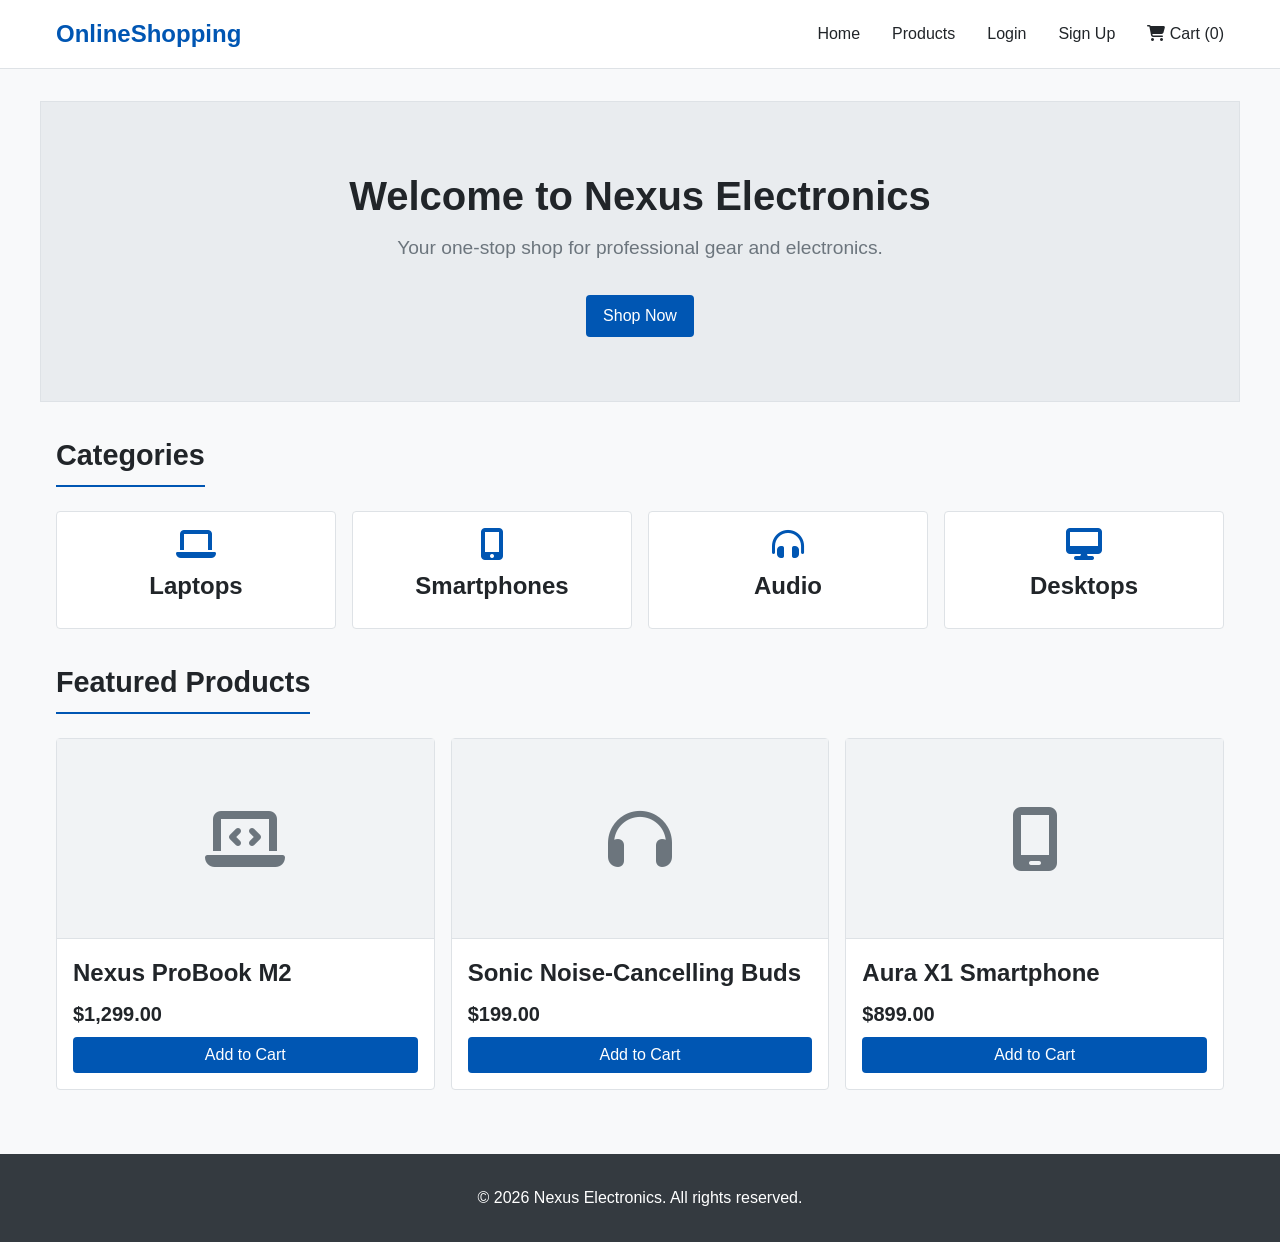
==== commit d13a5e87: "changes in navbar" ====
--- a/index.html
+++ b/index.html
@@ -1,109 +1,229 @@
-<!DOCTYPE html>
+<!doctype html>
 <html lang="en">
-<head>
-  <meta charset="UTF-8">
-  <meta name="viewport" content="width=device-width, initial-scale=1.0">
-  <title>Nexus Electronics - Home</title>
-  
-  <link rel="stylesheet" href="https://cdnjs.cloudflare.com/ajax/libs/font-awesome/6.4.0/css/all.min.css">
-  <link rel="stylesheet" href="css/style.css">
-</head>
-<body>
-
-  <!-- Navigation -->
-  <header class="navbar">
-    <div class="container">
-      <a href="index.html" class="logo">Nexus Electronic</a>
-      
-      <nav class="nav-links">
-        <a href="index.html">Home</a>
-        <a href="#products">Products</a>
-        <a href="login.html">Login</a>
-        <a href="register.html">Sign Up</a>
-        <a href="cart.html">
-          <i class="fa-solid fa-cart-shopping"></i> Cart (<span id="cart-count">0</span>)
-        </a>
-      </nav>
-    </div>
-  </header>
-
-  <!-- Main Content -->
-  <main>
-    <!-- Simple Hero Section -->
-    <section class="container mb-4 text-center" style="padding: 4rem 0; background-color: #e9ecef; border: 1px solid var(--border-color);">
-      <h1>Welcome to Nexus Electronics</h1>
-      <p style="font-size: 1.2rem; color: var(--text-muted); margin-bottom: 2rem;">Your one-stop shop for professional gear and electronics.</p>
-      <a href="#products" class="btn btn-primary">Shop Now</a>
-    </section>
-
-    <!-- Categories -->
-    <section class="container mb-4">
-      <h2 style="border-bottom: 2px solid var(--primary-color); display: inline-block; padding-bottom: 0.5rem; margin-bottom: 1.5rem;">Categories</h2>
-      <div class="grid grid-cols-4 text-center">
-        <div class="card" style="cursor: pointer;">
-          <i class="fa-solid fa-laptop" style="font-size: 2rem; color: var(--primary-color); margin-bottom: 0.5rem;"></i>
-          <h3>Laptops</h3>
+  <head>
+    <meta charset="UTF-8" />
+    <meta name="viewport" content="width=device-width, initial-scale=1.0" />
+    <title>Nexus Electronics - Home</title>
+
+    <link
+      rel="stylesheet"
+      href="https://cdnjs.cloudflare.com/ajax/libs/font-awesome/6.4.0/css/all.min.css"
+    />
+    <link rel="stylesheet" href="css/style.css" />
+  </head>
+  <body>
+    <!-- Navigation -->
+    <header class="navbar">
+      <div class="container">
+        <a href="index.html" class="logo">OnlineShopping</a>
+
+        <nav class="nav-links">
+          <a href="index.html">Home</a>
+          <a href="#products">Products</a>
+          <a href="login.html">Login</a>
+          <a href="register.html">Sign Up</a>
+          <a href="cart.html">
+            <i class="fa-solid fa-cart-shopping"></i> Cart (<span
+              id="cart-count"
+              >0</span
+            >)
+          </a>
+        </nav>
+      </div>
+    </header>
+
+    <!-- Main Content -->
+    <main>
+      <!-- Simple Hero Section -->
+      <section
+        class="container mb-4 text-center"
+        style="
+          padding: 4rem 0;
+          background-color: #e9ecef;
+          border: 1px solid var(--border-color);
+        "
+      >
+        <h1>Welcome to Nexus Electronics</h1>
+        <p
+          style="
+            font-size: 1.2rem;
+            color: var(--text-muted);
+            margin-bottom: 2rem;
+          "
+        >
+          Your one-stop shop for professional gear and electronics.
+        </p>
+        <a href="#products" class="btn btn-primary">Shop Now</a>
+      </section>
+
+      <!-- Categories -->
+      <section class="container mb-4">
+        <h2
+          style="
+            border-bottom: 2px solid var(--primary-color);
+            display: inline-block;
+            padding-bottom: 0.5rem;
+            margin-bottom: 1.5rem;
+          "
+        >
+          Categories
+        </h2>
+        <div class="grid grid-cols-4 text-center">
+          <div class="card" style="cursor: pointer">
+            <i
+              class="fa-solid fa-laptop"
+              style="
+                font-size: 2rem;
+                color: var(--primary-color);
+                margin-bottom: 0.5rem;
+              "
+            ></i>
+            <h3>Laptops</h3>
+          </div>
+          <div class="card" style="cursor: pointer">
+            <i
+              class="fa-solid fa-mobile-screen-button"
+              style="
+                font-size: 2rem;
+                color: var(--primary-color);
+                margin-bottom: 0.5rem;
+              "
+            ></i>
+            <h3>Smartphones</h3>
+          </div>
+          <div class="card" style="cursor: pointer">
+            <i
+              class="fa-solid fa-headphones-simple"
+              style="
+                font-size: 2rem;
+                color: var(--primary-color);
+                margin-bottom: 0.5rem;
+              "
+            ></i>
+            <h3>Audio</h3>
+          </div>
+          <div class="card" style="cursor: pointer">
+            <i
+              class="fa-solid fa-desktop"
+              style="
+                font-size: 2rem;
+                color: var(--primary-color);
+                margin-bottom: 0.5rem;
+              "
+            ></i>
+            <h3>Desktops</h3>
+          </div>
         </div>
-        <div class="card" style="cursor: pointer;">
-          <i class="fa-solid fa-mobile-screen-button" style="font-size: 2rem; color: var(--primary-color); margin-bottom: 0.5rem;"></i>
-          <h3>Smartphones</h3>
+      </section>
+
+      <!-- Featured Products -->
+      <section id="products" class="container mb-4">
+        <h2
+          style="
+            border-bottom: 2px solid var(--primary-color);
+            display: inline-block;
+            padding-bottom: 0.5rem;
+            margin-bottom: 1.5rem;
+          "
+        >
+          Featured Products
+        </h2>
+
+        <div class="grid grid-cols-3">
+          <!-- Product 1 -->
+          <article class="card product-card">
+            <div
+              style="
+                background-color: #f1f3f5;
+                height: 200px;
+                display: flex;
+                align-items: center;
+                justify-content: center;
+                border-bottom: 1px solid var(--border-color);
+                margin: -1rem -1rem 1rem -1rem;
+              "
+            >
+              <i
+                class="fa-solid fa-laptop-code"
+                style="font-size: 4rem; color: var(--secondary-color)"
+              ></i>
+            </div>
+            <h3>Nexus ProBook M2</h3>
+            <span class="price">$1,299.00</span>
+            <button
+              class="btn btn-primary w-100"
+              onclick="addToCart(1, 'Nexus ProBook M2', 1299)"
+            >
+              Add to Cart
+            </button>
+          </article>
+
+          <!-- Product 2 -->
+          <article class="card product-card">
+            <div
+              style="
+                background-color: #f1f3f5;
+                height: 200px;
+                display: flex;
+                align-items: center;
+                justify-content: center;
+                border-bottom: 1px solid var(--border-color);
+                margin: -1rem -1rem 1rem -1rem;
+              "
+            >
+              <i
+                class="fa-solid fa-headphones"
+                style="font-size: 4rem; color: var(--secondary-color)"
+              ></i>
+            </div>
+            <h3>Sonic Noise-Cancelling Buds</h3>
+            <span class="price">$199.00</span>
+            <button
+              class="btn btn-primary w-100"
+              onclick="addToCart(2, 'Sonic Noise-Cancelling Buds', 199)"
+            >
+              Add to Cart
+            </button>
+          </article>
+
+          <!-- Product 3 -->
+          <article class="card product-card">
+            <div
+              style="
+                background-color: #f1f3f5;
+                height: 200px;
+                display: flex;
+                align-items: center;
+                justify-content: center;
+                border-bottom: 1px solid var(--border-color);
+                margin: -1rem -1rem 1rem -1rem;
+              "
+            >
+              <i
+                class="fa-solid fa-mobile-screen"
+                style="font-size: 4rem; color: var(--secondary-color)"
+              ></i>
+            </div>
+            <h3>Aura X1 Smartphone</h3>
+            <span class="price">$899.00</span>
+            <button
+              class="btn btn-primary w-100"
+              onclick="addToCart(3, 'Aura X1 Smartphone', 899)"
+            >
+              Add to Cart
+            </button>
+          </article>
         </div>
-        <div class="card" style="cursor: pointer;">
-          <i class="fa-solid fa-headphones-simple" style="font-size: 2rem; color: var(--primary-color); margin-bottom: 0.5rem;"></i>
-          <h3>Audio</h3>
-        </div>
-        <div class="card" style="cursor: pointer;">
-          <i class="fa-solid fa-desktop" style="font-size: 2rem; color: var(--primary-color); margin-bottom: 0.5rem;"></i>
-          <h3>Desktops</h3>
-        </div>
+      </section>
+    </main>
+
+    <!-- Footer -->
+    <footer>
+      <div class="container">
+        <p>&copy; 2026 Nexus Electronics. All rights reserved.</p>
       </div>
-    </section>
-
-    <!-- Featured Products -->
-    <section id="products" class="container mb-4">
-      <h2 style="border-bottom: 2px solid var(--primary-color); display: inline-block; padding-bottom: 0.5rem; margin-bottom: 1.5rem;">Featured Products</h2>
-      
-      <div class="grid grid-cols-3">
-        <!-- Product 1 -->
-        <article class="card product-card">
-          <div style="background-color: #f1f3f5; height: 200px; display: flex; align-items: center; justify-content: center; border-bottom: 1px solid var(--border-color); margin: -1rem -1rem 1rem -1rem;">
-             <i class="fa-solid fa-laptop-code" style="font-size: 4rem; color: var(--secondary-color);"></i>
-          </div>
-          <h3>Nexus ProBook M2</h3>
-          <span class="price">$1,299.00</span>
-          <button class="btn btn-primary w-100" onclick="addToCart(1, 'Nexus ProBook M2', 1299)">Add to Cart</button>
-        </article>
-
-        <!-- Product 2 -->
-        <article class="card product-card">
-          <div style="background-color: #f1f3f5; height: 200px; display: flex; align-items: center; justify-content: center; border-bottom: 1px solid var(--border-color); margin: -1rem -1rem 1rem -1rem;">
-             <i class="fa-solid fa-headphones" style="font-size: 4rem; color: var(--secondary-color);"></i>
-          </div>
-          <h3>Sonic Noise-Cancelling Buds</h3>
-          <span class="price">$199.00</span>
-          <button class="btn btn-primary w-100" onclick="addToCart(2, 'Sonic Noise-Cancelling Buds', 199)">Add to Cart</button>
-        </article>
-
-        <!-- Product 3 -->
-        <article class="card product-card">
-          <div style="background-color: #f1f3f5; height: 200px; display: flex; align-items: center; justify-content: center; border-bottom: 1px solid var(--border-color); margin: -1rem -1rem 1rem -1rem;">
-             <i class="fa-solid fa-mobile-screen" style="font-size: 4rem; color: var(--secondary-color);"></i>
-          </div>
-          <h3>Aura X1 Smartphone</h3>
-          <span class="price">$899.00</span>
-          <button class="btn btn-primary w-100" onclick="addToCart(3, 'Aura X1 Smartphone', 899)">Add to Cart</button>
-        </article>
-      </div>
-    </section>
-  </main>
-
-  <!-- Footer -->
-  <footer>
-    <div class="container">
-      <p>&copy; 2026 Nexus Electronics. All rights reserved.</p>
-    </div>
-  </footer>
-
-  <script src="js/cart.js"></script>
-</body>
+    </footer>
+
+    <script src="js/cart.js"></script>
+  </body>
 </html>
--- a/css/style.css
+++ b/css/style.css
@@ -11,17 +11,19 @@
   --text-muted: #6c757d;
   --error-color: #dc3545;
   --success-color: #28a745;
-  
+
   /* Layout & Spacing */
   --max-width: 1200px;
   --spacing-sm: 0.5rem;
   --spacing-md: 1rem;
   --spacing-lg: 2rem;
   --spacing-xl: 4rem;
-  
+
   /* Typography */
-  --font-sans: -apple-system, BlinkMacSystemFont, "Segoe UI", Roboto, "Helvetica Neue", Arial, sans-serif;
-  
+  --font-sans:
+    -apple-system, BlinkMacSystemFont, "Segoe UI", Roboto, "Helvetica Neue",
+    Arial, sans-serif;
+
   /* NO shadows, NO animations */
   --border-radius: 4px; /* Subtle rounded corners */
 }
@@ -62,15 +64,24 @@
 }
 
 /* ==== TYPOGRAPHY ==== */
-h1, h2, h3, h4 {
+h1,
+h2,
+h3,
+h4 {
   font-weight: 600;
   color: var(--text-main);
   margin-bottom: var(--spacing-sm);
 }
 
-h1 { font-size: 2.5rem; }
-h2 { font-size: 2rem; }
-h3 { font-size: 1.5rem; }
+h1 {
+  font-size: 2.5rem;
+}
+h2 {
+  font-size: 1.8rem;
+}
+h3 {
+  font-size: 1.5rem;
+}
 
 /* ==== LAYOUT UTILITIES ==== */
 .container {
@@ -80,26 +91,60 @@
   padding: 0 var(--spacing-md);
 }
 
-.flex { display: flex; }
-.flex-col { flex-direction: column; }
-.items-center { align-items: center; }
-.justify-between { justify-content: space-between; }
-.justify-center { justify-content: center; }
-.gap-sm { gap: var(--spacing-sm); }
-.gap-md { gap: var(--spacing-md); }
-.gap-lg { gap: var(--spacing-lg); }
-
-.grid { display: grid; }
-.grid-cols-2 { grid-template-columns: repeat(2, 1fr); gap: var(--spacing-md); }
-.grid-cols-3 { grid-template-columns: repeat(3, 1fr); gap: var(--spacing-md); }
-.grid-cols-4 { grid-template-columns: repeat(4, 1fr); gap: var(--spacing-md); }
+.flex {
+  display: flex;
+}
+.flex-col {
+  flex-direction: column;
+}
+.items-center {
+  align-items: center;
+}
+.justify-between {
+  justify-content: space-between;
+}
+.justify-center {
+  justify-content: center;
+}
+.gap-sm {
+  gap: var(--spacing-sm);
+}
+.gap-md {
+  gap: var(--spacing-md);
+}
+.gap-lg {
+  gap: var(--spacing-lg);
+}
+
+.grid {
+  display: grid;
+}
+.grid-cols-2 {
+  grid-template-columns: repeat(2, 1fr);
+  gap: var(--spacing-md);
+}
+.grid-cols-3 {
+  grid-template-columns: repeat(3, 1fr);
+  gap: var(--spacing-md);
+}
+.grid-cols-4 {
+  grid-template-columns: repeat(4, 1fr);
+  gap: var(--spacing-md);
+}
 
 /* Responsive Grid Adjustments */
 @media (max-width: 900px) {
-  .grid-cols-4, .grid-cols-3 { grid-template-columns: repeat(2, 1fr); }
+  .grid-cols-4,
+  .grid-cols-3 {
+    grid-template-columns: repeat(2, 1fr);
+  }
 }
 @media (max-width: 600px) {
-  .grid-cols-4, .grid-cols-3, .grid-cols-2 { grid-template-columns: 1fr; }
+  .grid-cols-4,
+  .grid-cols-3,
+  .grid-cols-2 {
+    grid-template-columns: 1fr;
+  }
 }
 
 /* ==== UI COMPONENTS ==== */
@@ -129,7 +174,8 @@
 
 .nav-links {
   display: flex;
-  gap: var(--spacing-md);
+  justify-content: space-between;
+  gap: var(--spacing-lg);
 }
 
 .nav-links a {
@@ -236,10 +282,18 @@
 }
 
 /* Utilities */
-.text-center { text-align: center; }
-.mt-4 { margin-top: var(--spacing-lg); }
-.mb-4 { margin-bottom: var(--spacing-lg); }
-.w-100 { width: 100%; }
+.text-center {
+  text-align: center;
+}
+.mt-4 {
+  margin-top: var(--spacing-lg);
+}
+.mb-4 {
+  margin-bottom: var(--spacing-lg);
+}
+.w-100 {
+  width: 100%;
+}
 
 /* Main Wrapper */
 main {
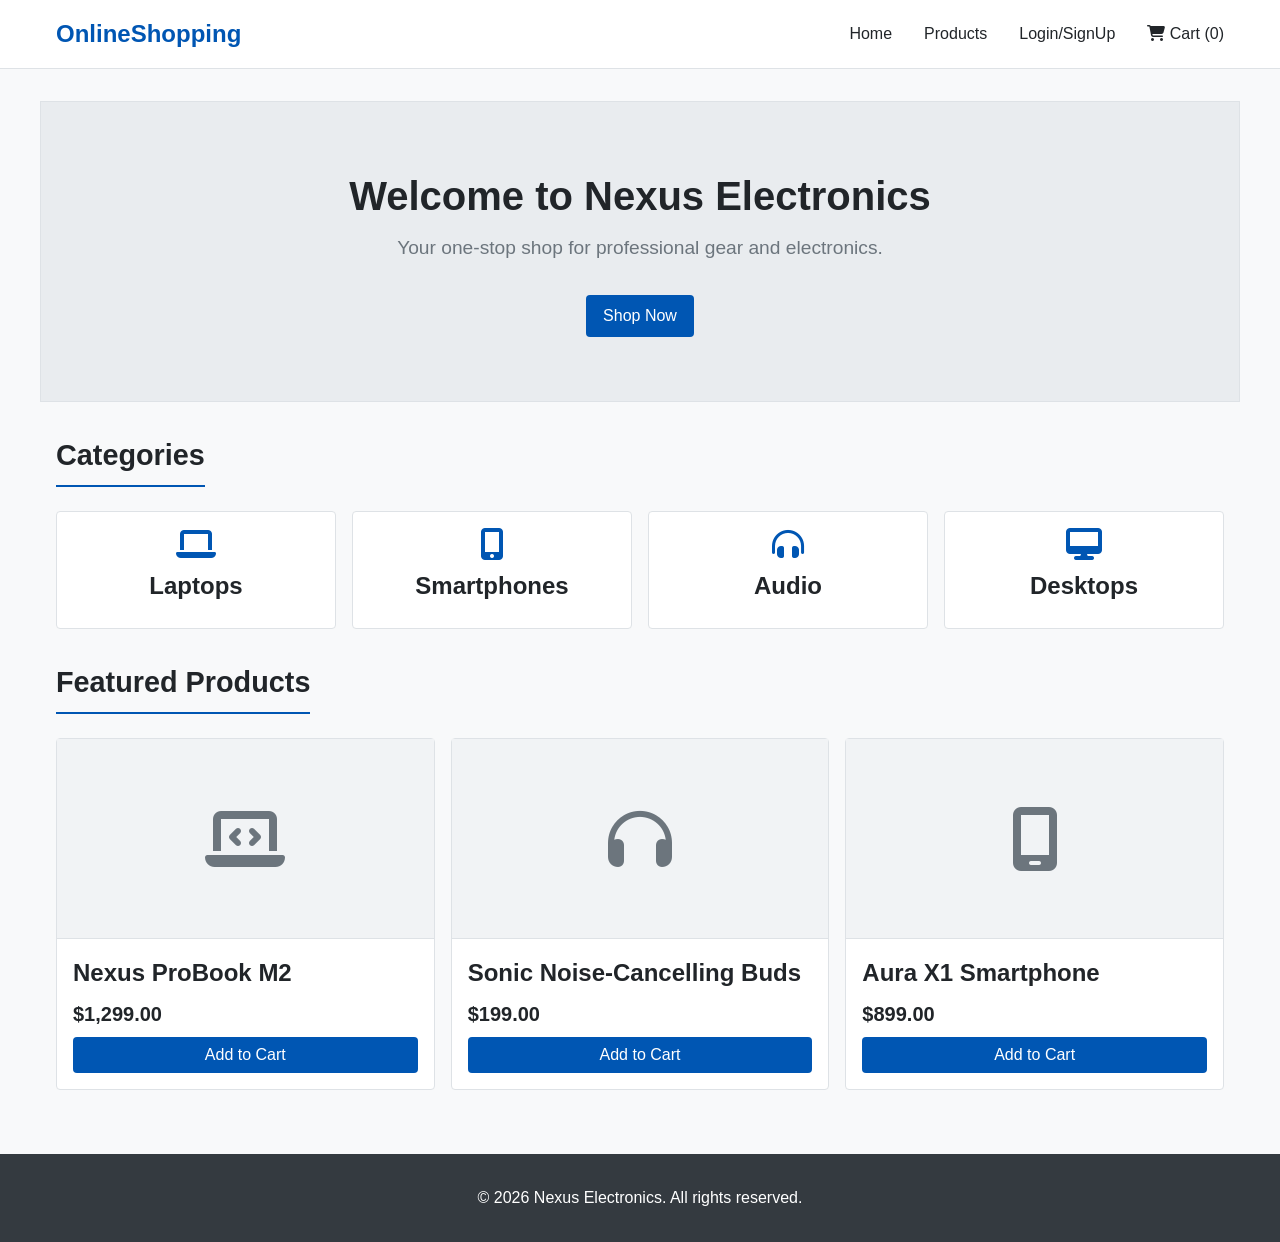
==== commit 2b097a36: "nagiation links updated" ====
--- a/index.html
+++ b/index.html
@@ -20,8 +20,8 @@
         <nav class="nav-links">
           <a href="index.html">Home</a>
           <a href="#products">Products</a>
-          <a href="login.html">Login</a>
-          <a href="register.html">Sign Up</a>
+          <a href="login.html">Login/SignUp</a>
+          <!-- <a href="register.html">Sign Up</a> -->
           <a href="cart.html">
             <i class="fa-solid fa-cart-shopping"></i> Cart (<span
               id="cart-count"
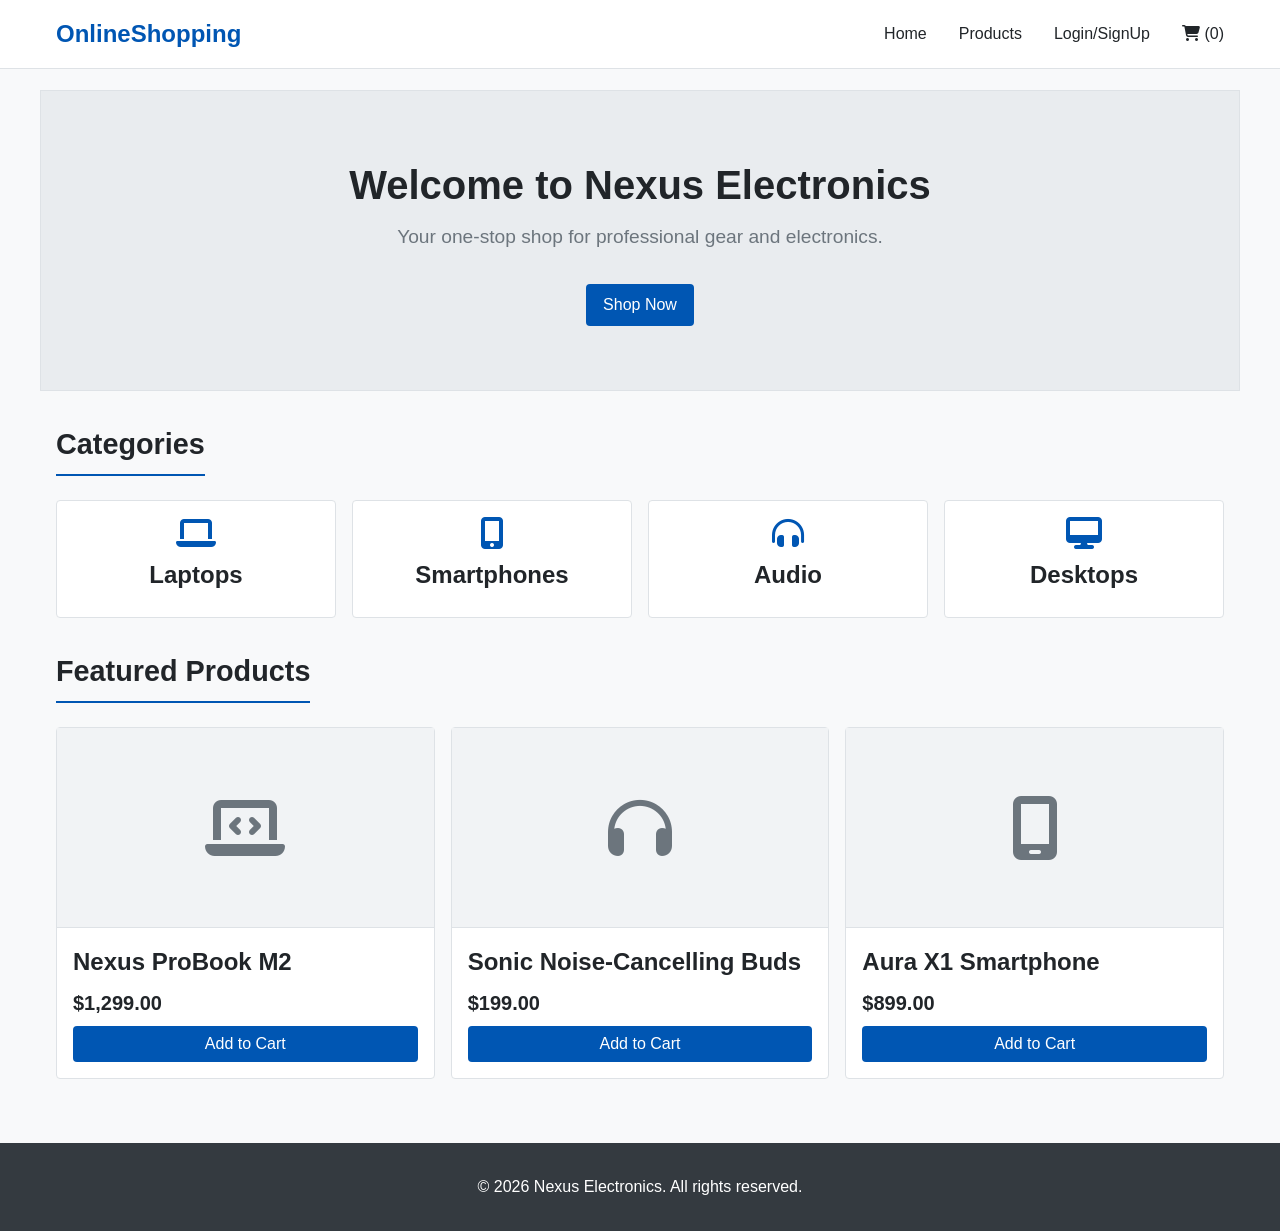
==== commit c17ea01e: "ui improvements" ====
--- a/index.html
+++ b/index.html
@@ -23,8 +23,7 @@
           <a href="login.html">Login/SignUp</a>
           <!-- <a href="register.html">Sign Up</a> -->
           <a href="cart.html">
-            <i class="fa-solid fa-cart-shopping"></i> Cart (<span
-              id="cart-count"
+            <i class="fa-solid fa-cart-shopping"></i> (<span id="cart-count"
               >0</span
             >)
           </a>
--- a/css/style.css
+++ b/css/style.css
@@ -90,6 +90,9 @@
   margin: 0 auto;
   padding: 0 var(--spacing-md);
 }
+.checkout-container {
+  padding-top: 100px;
+}
 
 .flex {
   display: flex;
@@ -154,6 +157,13 @@
   background-color: var(--surface-color);
   border-bottom: 1px solid var(--border-color);
   padding: var(--spacing-md) 0;
+
+  /* Fixed navbar */
+  position: fixed;
+  top: 0;
+  left: 0;
+  width: 100%;
+  z-index: 1000;
 }
 
 .navbar .container {
@@ -299,6 +309,7 @@
 main {
   flex-grow: 1;
   padding: var(--spacing-lg) 0;
+  padding-top: 90px;
 }
 
 /* Footer */
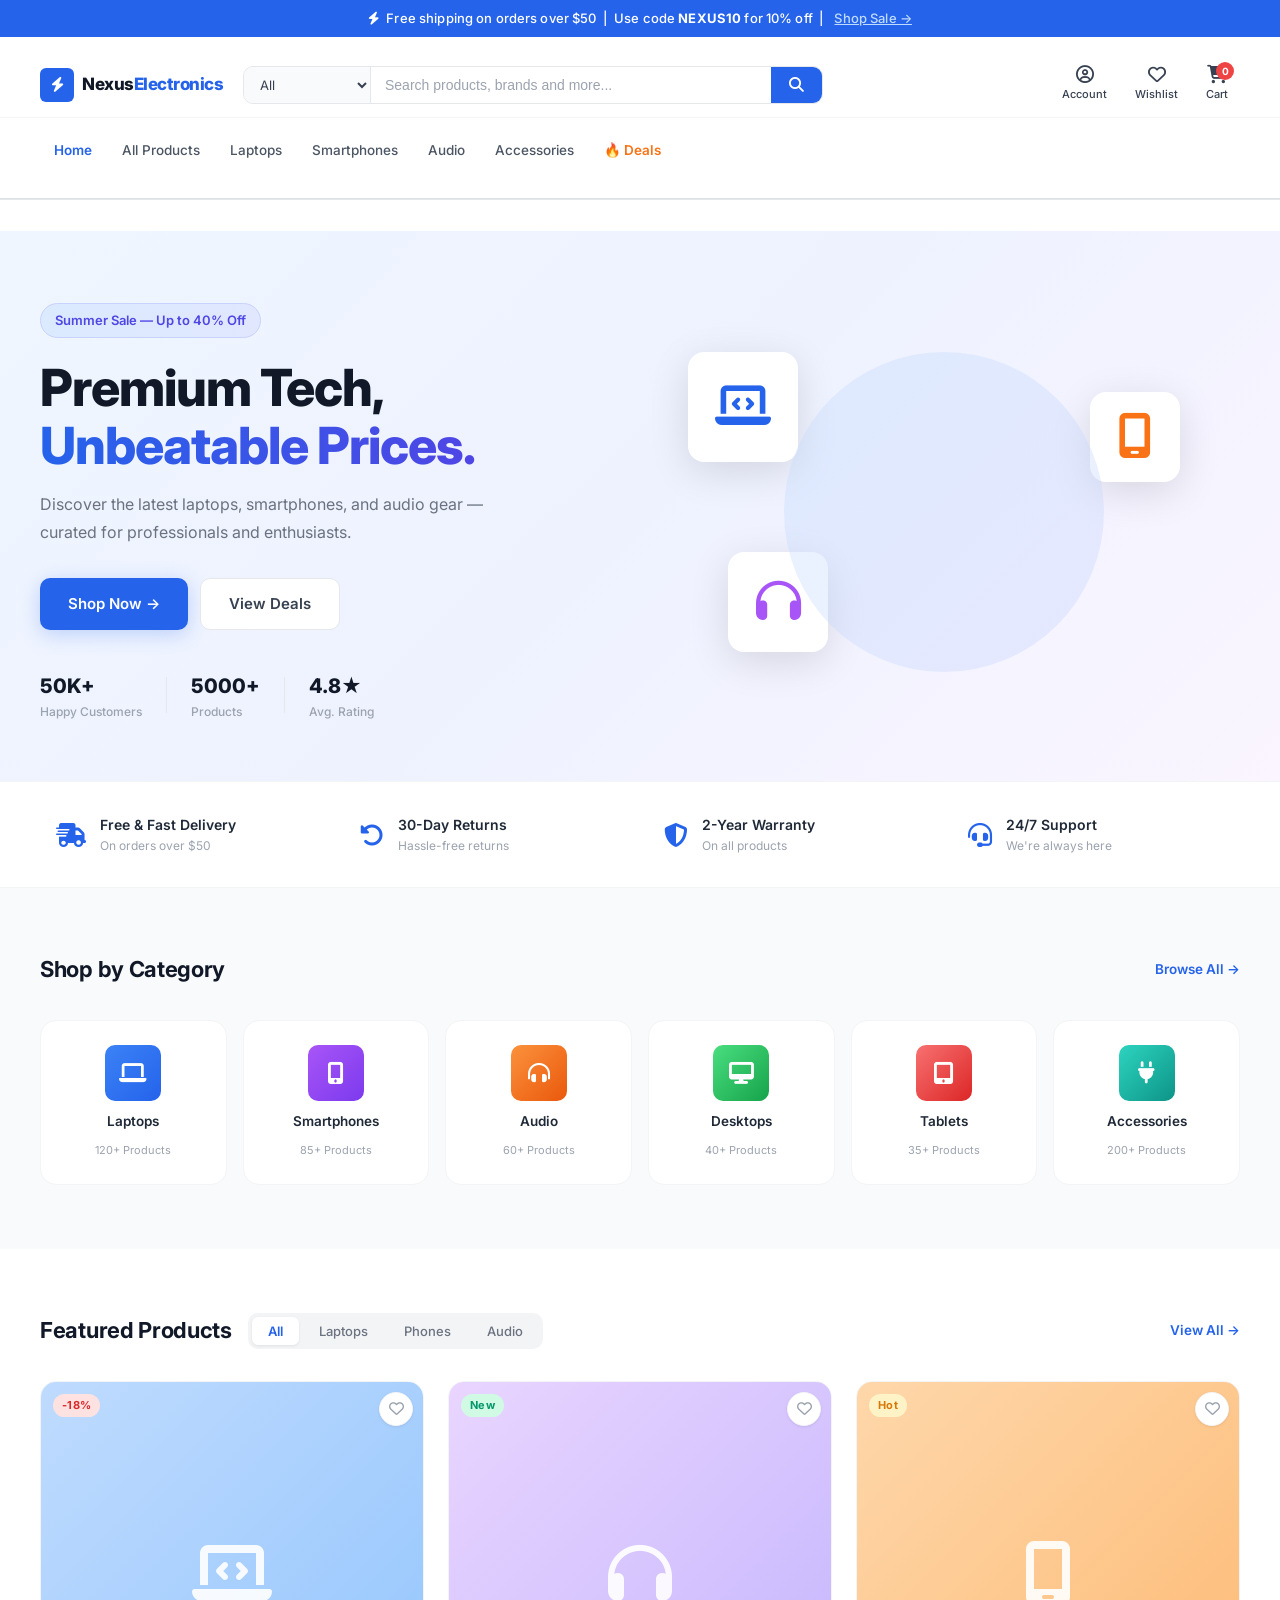
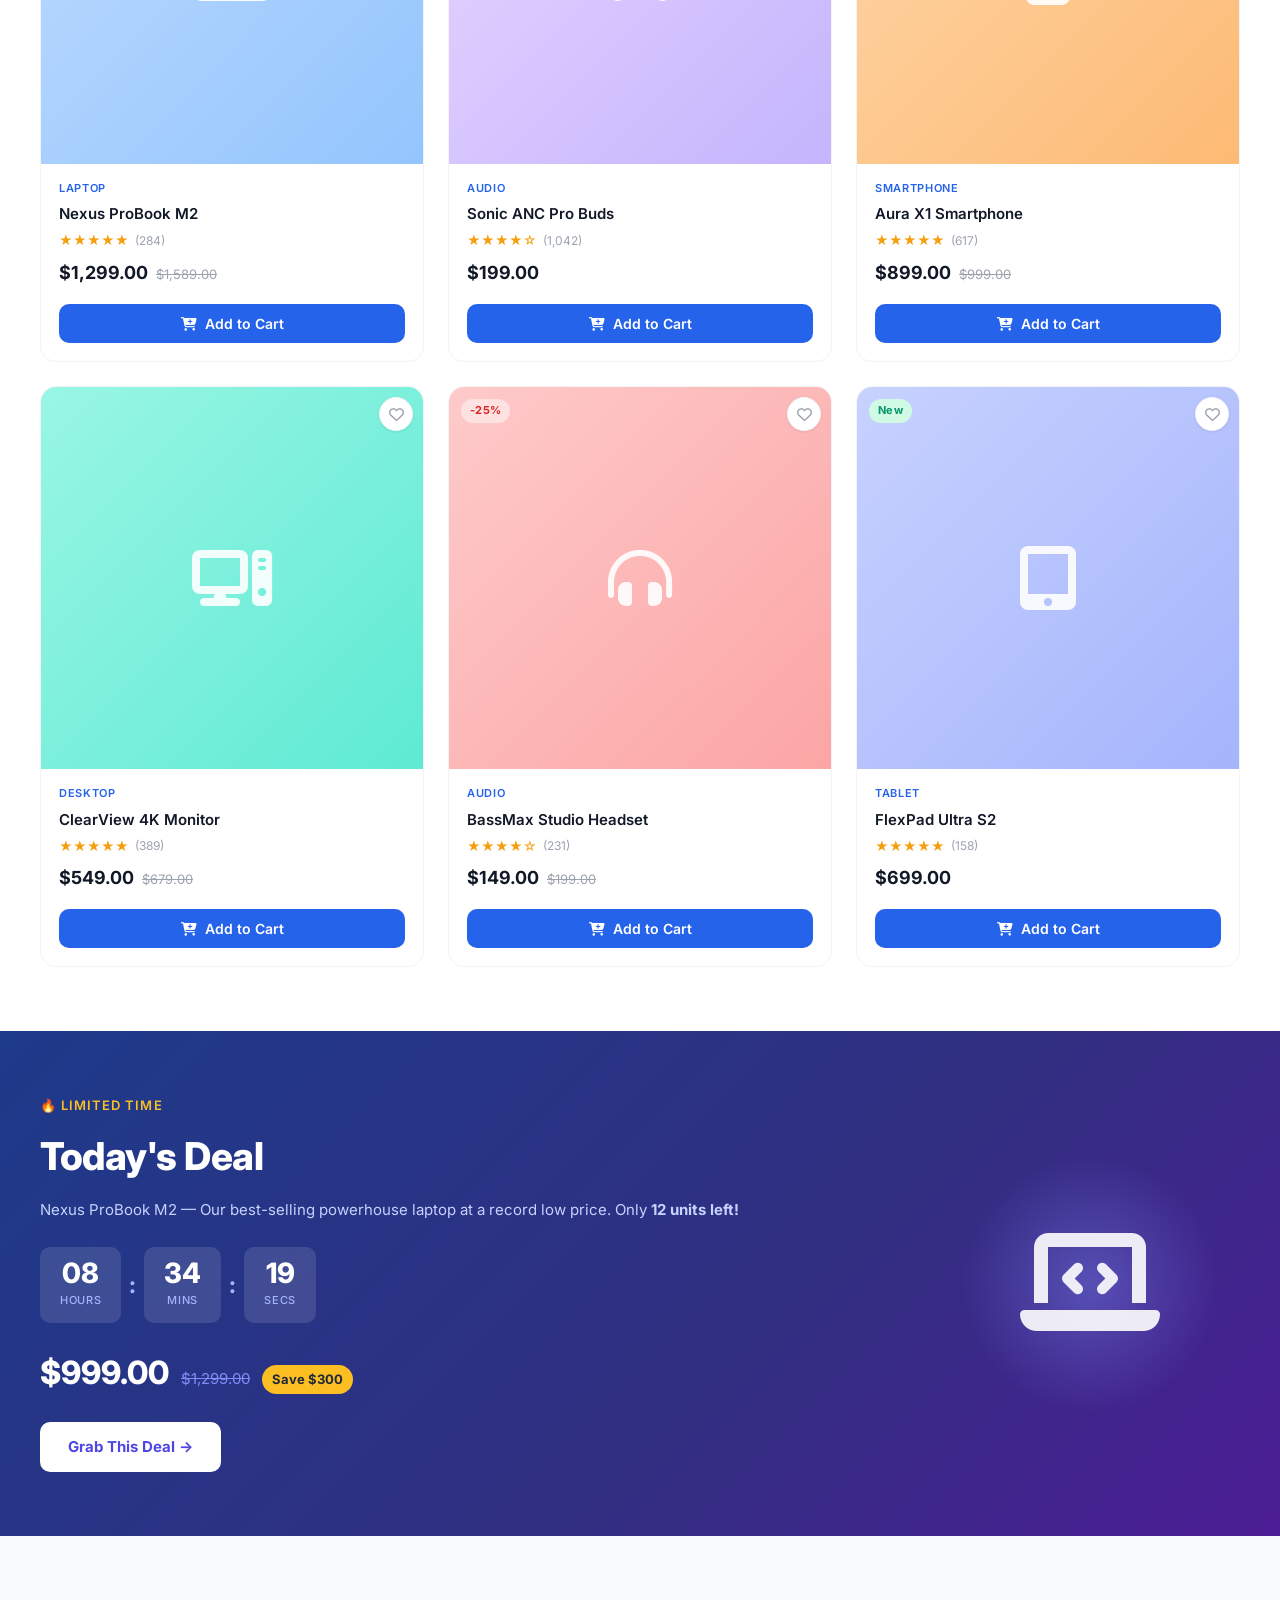
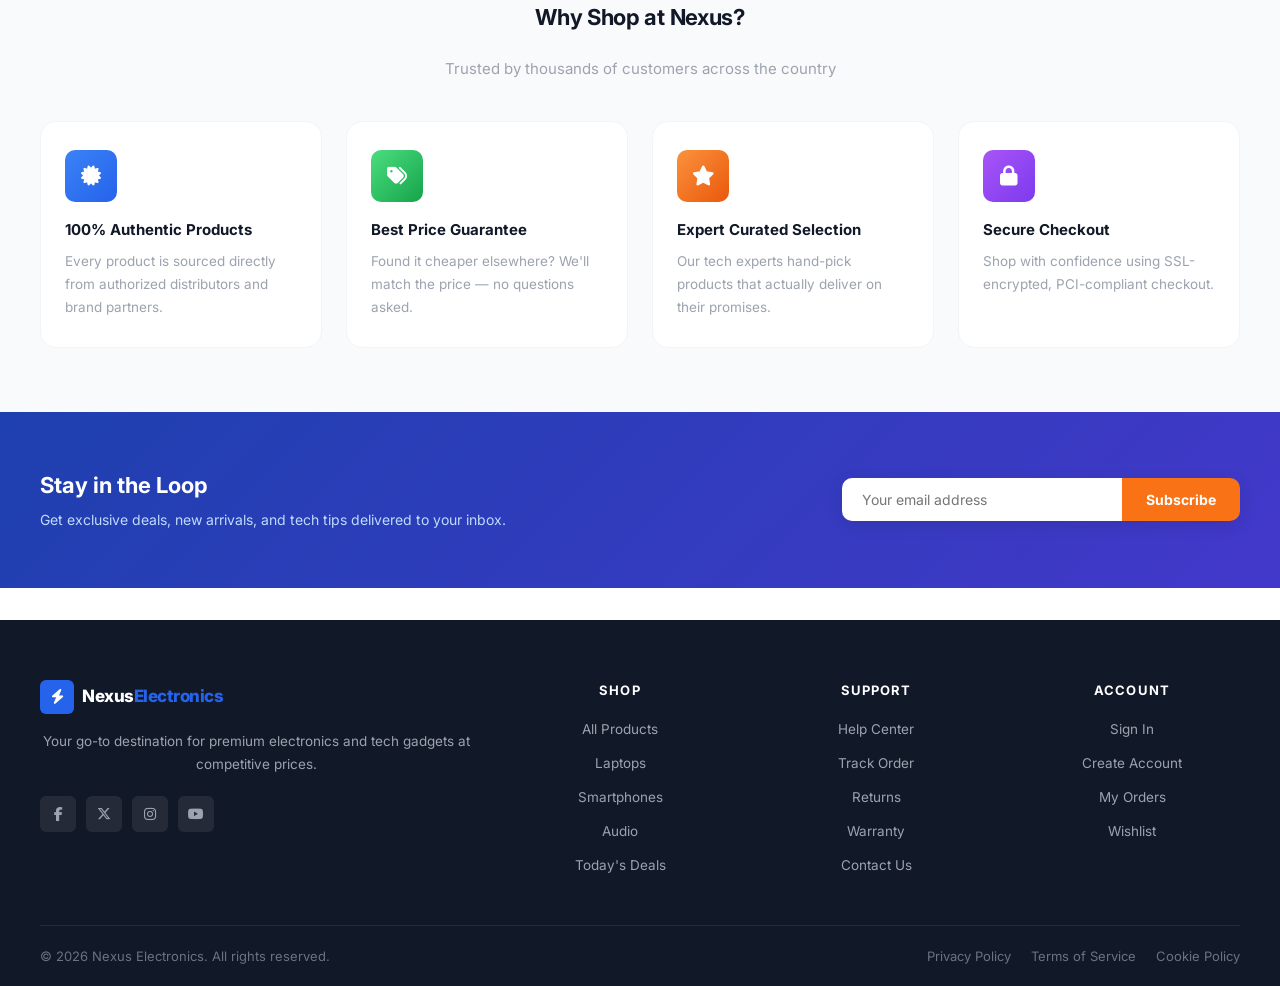
==== commit ea3121d2: "next" ====
--- a/index.html
+++ b/index.html
@@ -1,228 +1,513 @@
 <!doctype html>
 <html lang="en">
-  <head>
-    <meta charset="UTF-8" />
-    <meta name="viewport" content="width=device-width, initial-scale=1.0" />
-    <title>Nexus Electronics - Home</title>
-
-    <link
-      rel="stylesheet"
-      href="https://cdnjs.cloudflare.com/ajax/libs/font-awesome/6.4.0/css/all.min.css"
-    />
-    <link rel="stylesheet" href="css/style.css" />
-  </head>
-  <body>
-    <!-- Navigation -->
-    <header class="navbar">
+
+<head>
+  <meta charset="UTF-8" />
+  <meta name="viewport" content="width=device-width, initial-scale=1.0" />
+  <title>Nexus Electronics — Premium Tech, Delivered Fast</title>
+  <meta name="description" content="Shop the latest laptops, smartphones, audio, and accessories at Nexus Electronics. Best prices, fast delivery, and easy returns." />
+
+  <link rel="preconnect" href="https://fonts.googleapis.com" />
+  <link rel="preconnect" href="https://fonts.gstatic.com" crossorigin />
+  <link href="https://fonts.googleapis.com/css2?family=Inter:wght@300;400;500;600;700;800&display=swap" rel="stylesheet" />
+  <link rel="stylesheet" href="https://cdnjs.cloudflare.com/ajax/libs/font-awesome/6.4.0/css/all.min.css" />
+  <link rel="stylesheet" href="css/style.css" />
+  <link rel="stylesheet" href="css/home.css" />
+</head>
+
+<body>
+
+  <!-- ===== TOP ANNOUNCEMENT BAR ===== -->
+  <div class="announcement-bar">
+    <span><i class="fa-solid fa-bolt"></i> Free shipping on orders over $50 &nbsp;|&nbsp; Use code <strong>NEXUS10</strong> for 10% off &nbsp;|&nbsp; <a href="#">Shop Sale &rarr;</a></span>
+  </div>
+
+  <!-- ===== NAVBAR ===== -->
+  <header class="navbar" id="main-navbar">
+    <div class="nav-inner">
+      <!-- Logo -->
+      <a href="index.html" class="logo" id="site-logo">
+        <span class="logo-icon"><i class="fa-solid fa-bolt"></i></span>
+        <span class="logo-text">Nexus<span class="logo-accent">Electronics</span></span>
+      </a>
+
+      <!-- Search Bar -->
+      <div class="search-bar" id="search-bar">
+        <select class="search-category" id="search-category-select">
+          <option>All</option>
+          <option>Laptops</option>
+          <option>Smartphones</option>
+          <option>Audio</option>
+          <option>Accessories</option>
+        </select>
+        <input type="text" class="search-input" id="search-input" placeholder="Search products, brands and more..." />
+        <button class="search-btn" id="search-btn" aria-label="Search"><i class="fa-solid fa-magnifying-glass"></i></button>
+      </div>
+
+      <!-- Nav Actions -->
+      <nav class="nav-actions" id="nav-actions">
+        <a href="login.html" class="nav-action-link" id="nav-login">
+          <i class="fa-regular fa-circle-user"></i>
+          <span>Account</span>
+        </a>
+        <a href="#" class="nav-action-link" id="nav-wishlist">
+          <i class="fa-regular fa-heart"></i>
+          <span>Wishlist</span>
+        </a>
+        <a href="cart.html" class="nav-action-link nav-cart" id="nav-cart">
+          <i class="fa-solid fa-cart-shopping"></i>
+          <span>Cart</span>
+          <span class="cart-badge" id="cart-count">0</span>
+        </a>
+      </nav>
+
+      <!-- Hamburger -->
+      <button class="hamburger" id="hamburger" aria-label="Menu">
+        <span></span><span></span><span></span>
+      </button>
+    </div>
+
+    <!-- Secondary Nav -->
+    <nav class="secondary-nav" id="secondary-nav">
+      <div class="nav-inner">
+        <ul class="sec-nav-list">
+          <li><a href="index.html" class="sec-nav-link active">Home</a></li>
+          <li><a href="products.html" class="sec-nav-link">All Products</a></li>
+          <li><a href="products.html?cat=laptops" class="sec-nav-link">Laptops</a></li>
+          <li><a href="products.html?cat=smartphones" class="sec-nav-link">Smartphones</a></li>
+          <li><a href="products.html?cat=audio" class="sec-nav-link">Audio</a></li>
+          <li><a href="products.html?cat=accessories" class="sec-nav-link">Accessories</a></li>
+          <li><a href="#deals" class="sec-nav-link sec-nav-sale">&#128293; Deals</a></li>
+        </ul>
+      </div>
+    </nav>
+  </header>
+
+  <!-- ===== MAIN ===== -->
+  <main>
+
+    <!-- ===== HERO SECTION ===== -->
+    <section class="hero-section" id="hero">
+      <div class="hero-inner container">
+        <div class="hero-content">
+          <span class="hero-badge">Summer Sale &mdash; Up to 40% Off</span>
+          <h1 class="hero-title">Premium Tech,<br /><span class="hero-accent">Unbeatable Prices.</span></h1>
+          <p class="hero-subtitle">Discover the latest laptops, smartphones, and audio gear &mdash; curated for professionals and enthusiasts.</p>
+          <div class="hero-actions">
+            <a href="products.html" class="btn-hero-primary" id="hero-shop-now">Shop Now &rarr;</a>
+            <a href="#deals" class="btn-hero-ghost" id="hero-view-deals">View Deals</a>
+          </div>
+          <div class="hero-stats">
+            <div class="hero-stat">
+              <strong>50K+</strong>
+              <span>Happy Customers</span>
+            </div>
+            <div class="hero-stat-divider"></div>
+            <div class="hero-stat">
+              <strong>5000+</strong>
+              <span>Products</span>
+            </div>
+            <div class="hero-stat-divider"></div>
+            <div class="hero-stat">
+              <strong>4.8&#9733;</strong>
+              <span>Avg. Rating</span>
+            </div>
+          </div>
+        </div>
+        <div class="hero-visual">
+          <div class="hero-card-float hero-card-1">
+            <i class="fa-solid fa-laptop-code"></i>
+          </div>
+          <div class="hero-card-float hero-card-2">
+            <i class="fa-solid fa-mobile-screen"></i>
+          </div>
+          <div class="hero-card-float hero-card-3">
+            <i class="fa-solid fa-headphones"></i>
+          </div>
+          <div class="hero-circle"></div>
+        </div>
+      </div>
+    </section>
+
+    <!-- ===== TRUST BADGES ===== -->
+    <section class="trust-bar">
       <div class="container">
-        <a href="index.html" class="logo">OnlineShopping</a>
-
-        <nav class="nav-links">
-          <a href="index.html">Home</a>
-          <a href="#products">Products</a>
-          <a href="login.html">Login/SignUp</a>
-          <!-- <a href="register.html">Sign Up</a> -->
-          <a href="cart.html">
-            <i class="fa-solid fa-cart-shopping"></i> (<span id="cart-count"
-              >0</span
-            >)
-          </a>
-        </nav>
-      </div>
-    </header>
-
-    <!-- Main Content -->
-    <main>
-      <!-- Simple Hero Section -->
-      <section
-        class="container mb-4 text-center"
-        style="
-          padding: 4rem 0;
-          background-color: #e9ecef;
-          border: 1px solid var(--border-color);
-        "
-      >
-        <h1>Welcome to Nexus Electronics</h1>
-        <p
-          style="
-            font-size: 1.2rem;
-            color: var(--text-muted);
-            margin-bottom: 2rem;
-          "
-        >
-          Your one-stop shop for professional gear and electronics.
-        </p>
-        <a href="#products" class="btn btn-primary">Shop Now</a>
-      </section>
-
-      <!-- Categories -->
-      <section class="container mb-4">
-        <h2
-          style="
-            border-bottom: 2px solid var(--primary-color);
-            display: inline-block;
-            padding-bottom: 0.5rem;
-            margin-bottom: 1.5rem;
-          "
-        >
-          Categories
-        </h2>
-        <div class="grid grid-cols-4 text-center">
-          <div class="card" style="cursor: pointer">
-            <i
-              class="fa-solid fa-laptop"
-              style="
-                font-size: 2rem;
-                color: var(--primary-color);
-                margin-bottom: 0.5rem;
-              "
-            ></i>
-            <h3>Laptops</h3>
-          </div>
-          <div class="card" style="cursor: pointer">
-            <i
-              class="fa-solid fa-mobile-screen-button"
-              style="
-                font-size: 2rem;
-                color: var(--primary-color);
-                margin-bottom: 0.5rem;
-              "
-            ></i>
-            <h3>Smartphones</h3>
-          </div>
-          <div class="card" style="cursor: pointer">
-            <i
-              class="fa-solid fa-headphones-simple"
-              style="
-                font-size: 2rem;
-                color: var(--primary-color);
-                margin-bottom: 0.5rem;
-              "
-            ></i>
-            <h3>Audio</h3>
-          </div>
-          <div class="card" style="cursor: pointer">
-            <i
-              class="fa-solid fa-desktop"
-              style="
-                font-size: 2rem;
-                color: var(--primary-color);
-                margin-bottom: 0.5rem;
-              "
-            ></i>
-            <h3>Desktops</h3>
-          </div>
-        </div>
-      </section>
-
-      <!-- Featured Products -->
-      <section id="products" class="container mb-4">
-        <h2
-          style="
-            border-bottom: 2px solid var(--primary-color);
-            display: inline-block;
-            padding-bottom: 0.5rem;
-            margin-bottom: 1.5rem;
-          "
-        >
-          Featured Products
-        </h2>
-
-        <div class="grid grid-cols-3">
+        <div class="trust-grid">
+          <div class="trust-item">
+            <i class="fa-solid fa-truck-fast"></i>
+            <div>
+              <strong>Free &amp; Fast Delivery</strong>
+              <span>On orders over $50</span>
+            </div>
+          </div>
+          <div class="trust-item">
+            <i class="fa-solid fa-rotate-left"></i>
+            <div>
+              <strong>30-Day Returns</strong>
+              <span>Hassle-free returns</span>
+            </div>
+          </div>
+          <div class="trust-item">
+            <i class="fa-solid fa-shield-halved"></i>
+            <div>
+              <strong>2-Year Warranty</strong>
+              <span>On all products</span>
+            </div>
+          </div>
+          <div class="trust-item">
+            <i class="fa-solid fa-headset"></i>
+            <div>
+              <strong>24/7 Support</strong>
+              <span>We're always here</span>
+            </div>
+          </div>
+        </div>
+      </div>
+    </section>
+
+    <!-- ===== CATEGORIES ===== -->
+    <section class="section categories-section" id="categories">
+      <div class="container">
+        <div class="section-header">
+          <h2 class="section-title">Shop by Category</h2>
+          <a href="products.html" class="section-link">Browse All &rarr;</a>
+        </div>
+        <div class="categories-grid">
+          <a href="products.html?cat=laptops" class="category-card" id="cat-laptops">
+            <div class="cat-icon-wrap cat-blue"><i class="fa-solid fa-laptop"></i></div>
+            <span class="cat-name">Laptops</span>
+            <span class="cat-count">120+ Products</span>
+          </a>
+          <a href="products.html?cat=smartphones" class="category-card" id="cat-smartphones">
+            <div class="cat-icon-wrap cat-purple"><i class="fa-solid fa-mobile-screen-button"></i></div>
+            <span class="cat-name">Smartphones</span>
+            <span class="cat-count">85+ Products</span>
+          </a>
+          <a href="products.html?cat=audio" class="category-card" id="cat-audio">
+            <div class="cat-icon-wrap cat-orange"><i class="fa-solid fa-headphones-simple"></i></div>
+            <span class="cat-name">Audio</span>
+            <span class="cat-count">60+ Products</span>
+          </a>
+          <a href="products.html?cat=desktops" class="category-card" id="cat-desktops">
+            <div class="cat-icon-wrap cat-green"><i class="fa-solid fa-desktop"></i></div>
+            <span class="cat-name">Desktops</span>
+            <span class="cat-count">40+ Products</span>
+          </a>
+          <a href="products.html?cat=tablets" class="category-card" id="cat-tablets">
+            <div class="cat-icon-wrap cat-red"><i class="fa-solid fa-tablet-screen-button"></i></div>
+            <span class="cat-name">Tablets</span>
+            <span class="cat-count">35+ Products</span>
+          </a>
+          <a href="products.html?cat=accessories" class="category-card" id="cat-accessories">
+            <div class="cat-icon-wrap cat-teal"><i class="fa-solid fa-plug"></i></div>
+            <span class="cat-name">Accessories</span>
+            <span class="cat-count">200+ Products</span>
+          </a>
+        </div>
+      </div>
+    </section>
+
+    <!-- ===== FEATURED PRODUCTS ===== -->
+    <section class="section products-section" id="products">
+      <div class="container">
+        <div class="section-header">
+          <h2 class="section-title">Featured Products</h2>
+          <div class="product-tabs" id="product-tabs">
+            <button class="tab-btn active" data-tab="all" id="tab-all">All</button>
+            <button class="tab-btn" data-tab="laptops" id="tab-laptops">Laptops</button>
+            <button class="tab-btn" data-tab="smartphones" id="tab-smartphones">Phones</button>
+            <button class="tab-btn" data-tab="audio" id="tab-audio">Audio</button>
+          </div>
+          <a href="products.html" class="section-link">View All &rarr;</a>
+        </div>
+
+        <div class="products-grid" id="products-grid">
+
           <!-- Product 1 -->
-          <article class="card product-card">
-            <div
-              style="
-                background-color: #f1f3f5;
-                height: 200px;
-                display: flex;
-                align-items: center;
-                justify-content: center;
-                border-bottom: 1px solid var(--border-color);
-                margin: -1rem -1rem 1rem -1rem;
-              "
-            >
-              <i
-                class="fa-solid fa-laptop-code"
-                style="font-size: 4rem; color: var(--secondary-color)"
-              ></i>
-            </div>
-            <h3>Nexus ProBook M2</h3>
-            <span class="price">$1,299.00</span>
-            <button
-              class="btn btn-primary w-100"
-              onclick="addToCart(1, 'Nexus ProBook M2', 1299)"
-            >
-              Add to Cart
-            </button>
+          <article class="product-card" data-category="laptops" id="product-1">
+            <div class="product-badges"><span class="badge badge-sale">-18%</span></div>
+            <button class="wishlist-btn" aria-label="Add to wishlist" id="wish-1"><i class="fa-regular fa-heart"></i></button>
+            <div class="product-image-wrap">
+              <div class="product-img-placeholder pimg-blue"><i class="fa-solid fa-laptop-code"></i></div>
+            </div>
+            <div class="product-info">
+              <span class="product-category-tag">Laptop</span>
+              <h3 class="product-name">Nexus ProBook M2</h3>
+              <div class="product-rating">
+                <span class="stars">&#9733;&#9733;&#9733;&#9733;&#9733;</span>
+                <span class="rating-count">(284)</span>
+              </div>
+              <div class="product-pricing">
+                <span class="price-current">$1,299.00</span>
+                <span class="price-original">$1,589.00</span>
+              </div>
+              <button class="btn-add-cart" onclick="addToCart(1, 'Nexus ProBook M2', 1299)" id="add-cart-1">
+                <i class="fa-solid fa-cart-plus"></i> Add to Cart
+              </button>
+            </div>
           </article>
 
           <!-- Product 2 -->
-          <article class="card product-card">
-            <div
-              style="
-                background-color: #f1f3f5;
-                height: 200px;
-                display: flex;
-                align-items: center;
-                justify-content: center;
-                border-bottom: 1px solid var(--border-color);
-                margin: -1rem -1rem 1rem -1rem;
-              "
-            >
-              <i
-                class="fa-solid fa-headphones"
-                style="font-size: 4rem; color: var(--secondary-color)"
-              ></i>
-            </div>
-            <h3>Sonic Noise-Cancelling Buds</h3>
-            <span class="price">$199.00</span>
-            <button
-              class="btn btn-primary w-100"
-              onclick="addToCart(2, 'Sonic Noise-Cancelling Buds', 199)"
-            >
-              Add to Cart
-            </button>
+          <article class="product-card" data-category="audio" id="product-2">
+            <div class="product-badges"><span class="badge badge-new">New</span></div>
+            <button class="wishlist-btn" aria-label="Add to wishlist" id="wish-2"><i class="fa-regular fa-heart"></i></button>
+            <div class="product-image-wrap">
+              <div class="product-img-placeholder pimg-purple"><i class="fa-solid fa-headphones"></i></div>
+            </div>
+            <div class="product-info">
+              <span class="product-category-tag">Audio</span>
+              <h3 class="product-name">Sonic ANC Pro Buds</h3>
+              <div class="product-rating">
+                <span class="stars">&#9733;&#9733;&#9733;&#9733;&#9734;</span>
+                <span class="rating-count">(1,042)</span>
+              </div>
+              <div class="product-pricing">
+                <span class="price-current">$199.00</span>
+              </div>
+              <button class="btn-add-cart" onclick="addToCart(2, 'Sonic ANC Pro Buds', 199)" id="add-cart-2">
+                <i class="fa-solid fa-cart-plus"></i> Add to Cart
+              </button>
+            </div>
           </article>
 
           <!-- Product 3 -->
-          <article class="card product-card">
-            <div
-              style="
-                background-color: #f1f3f5;
-                height: 200px;
-                display: flex;
-                align-items: center;
-                justify-content: center;
-                border-bottom: 1px solid var(--border-color);
-                margin: -1rem -1rem 1rem -1rem;
-              "
-            >
-              <i
-                class="fa-solid fa-mobile-screen"
-                style="font-size: 4rem; color: var(--secondary-color)"
-              ></i>
-            </div>
-            <h3>Aura X1 Smartphone</h3>
-            <span class="price">$899.00</span>
-            <button
-              class="btn btn-primary w-100"
-              onclick="addToCart(3, 'Aura X1 Smartphone', 899)"
-            >
-              Add to Cart
-            </button>
+          <article class="product-card" data-category="smartphones" id="product-3">
+            <div class="product-badges"><span class="badge badge-hot">Hot</span></div>
+            <button class="wishlist-btn" aria-label="Add to wishlist" id="wish-3"><i class="fa-regular fa-heart"></i></button>
+            <div class="product-image-wrap">
+              <div class="product-img-placeholder pimg-orange"><i class="fa-solid fa-mobile-screen"></i></div>
+            </div>
+            <div class="product-info">
+              <span class="product-category-tag">Smartphone</span>
+              <h3 class="product-name">Aura X1 Smartphone</h3>
+              <div class="product-rating">
+                <span class="stars">&#9733;&#9733;&#9733;&#9733;&#9733;</span>
+                <span class="rating-count">(617)</span>
+              </div>
+              <div class="product-pricing">
+                <span class="price-current">$899.00</span>
+                <span class="price-original">$999.00</span>
+              </div>
+              <button class="btn-add-cart" onclick="addToCart(3, 'Aura X1 Smartphone', 899)" id="add-cart-3">
+                <i class="fa-solid fa-cart-plus"></i> Add to Cart
+              </button>
+            </div>
           </article>
-        </div>
-      </section>
-    </main>
-
-    <!-- Footer -->
-    <footer>
+
+          <!-- Product 4 -->
+          <article class="product-card" data-category="laptops" id="product-4">
+            <button class="wishlist-btn" aria-label="Add to wishlist" id="wish-4"><i class="fa-regular fa-heart"></i></button>
+            <div class="product-image-wrap">
+              <div class="product-img-placeholder pimg-teal"><i class="fa-solid fa-computer"></i></div>
+            </div>
+            <div class="product-info">
+              <span class="product-category-tag">Desktop</span>
+              <h3 class="product-name">ClearView 4K Monitor</h3>
+              <div class="product-rating">
+                <span class="stars">&#9733;&#9733;&#9733;&#9733;&#9733;</span>
+                <span class="rating-count">(389)</span>
+              </div>
+              <div class="product-pricing">
+                <span class="price-current">$549.00</span>
+                <span class="price-original">$679.00</span>
+              </div>
+              <button class="btn-add-cart" onclick="addToCart(4, 'ClearView 4K Monitor', 549)" id="add-cart-4">
+                <i class="fa-solid fa-cart-plus"></i> Add to Cart
+              </button>
+            </div>
+          </article>
+
+          <!-- Product 5 -->
+          <article class="product-card" data-category="audio" id="product-5">
+            <div class="product-badges"><span class="badge badge-sale">-25%</span></div>
+            <button class="wishlist-btn" aria-label="Add to wishlist" id="wish-5"><i class="fa-regular fa-heart"></i></button>
+            <div class="product-image-wrap">
+              <div class="product-img-placeholder pimg-red"><i class="fa-solid fa-headphones-simple"></i></div>
+            </div>
+            <div class="product-info">
+              <span class="product-category-tag">Audio</span>
+              <h3 class="product-name">BassMax Studio Headset</h3>
+              <div class="product-rating">
+                <span class="stars">&#9733;&#9733;&#9733;&#9733;&#9734;</span>
+                <span class="rating-count">(231)</span>
+              </div>
+              <div class="product-pricing">
+                <span class="price-current">$149.00</span>
+                <span class="price-original">$199.00</span>
+              </div>
+              <button class="btn-add-cart" onclick="addToCart(5, 'BassMax Studio Headset', 149)" id="add-cart-5">
+                <i class="fa-solid fa-cart-plus"></i> Add to Cart
+              </button>
+            </div>
+          </article>
+
+          <!-- Product 6 -->
+          <article class="product-card" data-category="smartphones" id="product-6">
+            <div class="product-badges"><span class="badge badge-new">New</span></div>
+            <button class="wishlist-btn" aria-label="Add to wishlist" id="wish-6"><i class="fa-regular fa-heart"></i></button>
+            <div class="product-image-wrap">
+              <div class="product-img-placeholder pimg-indigo"><i class="fa-solid fa-tablet-screen-button"></i></div>
+            </div>
+            <div class="product-info">
+              <span class="product-category-tag">Tablet</span>
+              <h3 class="product-name">FlexPad Ultra S2</h3>
+              <div class="product-rating">
+                <span class="stars">&#9733;&#9733;&#9733;&#9733;&#9733;</span>
+                <span class="rating-count">(158)</span>
+              </div>
+              <div class="product-pricing">
+                <span class="price-current">$699.00</span>
+              </div>
+              <button class="btn-add-cart" onclick="addToCart(6, 'FlexPad Ultra S2', 699)" id="add-cart-6">
+                <i class="fa-solid fa-cart-plus"></i> Add to Cart
+              </button>
+            </div>
+          </article>
+
+        </div>
+      </div>
+    </section>
+
+    <!-- ===== DEALS BANNER ===== -->
+    <section class="deals-banner" id="deals">
       <div class="container">
+        <div class="deals-inner">
+          <div class="deals-text">
+            <span class="deals-eyebrow">&#128293; Limited Time</span>
+            <h2>Today's Deal</h2>
+            <p>Nexus ProBook M2 &mdash; Our best-selling powerhouse laptop at a record low price. Only <strong>12 units left!</strong></p>
+            <div class="deal-countdown" id="deal-countdown">
+              <div class="countdown-unit"><span id="cd-hours">08</span><label>Hours</label></div>
+              <div class="countdown-sep">:</div>
+              <div class="countdown-unit"><span id="cd-mins">34</span><label>Mins</label></div>
+              <div class="countdown-sep">:</div>
+              <div class="countdown-unit"><span id="cd-secs">22</span><label>Secs</label></div>
+            </div>
+            <div class="deal-pricing">
+              <span class="deal-price">$999.00</span>
+              <span class="deal-original">$1,299.00</span>
+              <span class="deal-save">Save $300</span>
+            </div>
+            <a href="products.html" class="btn-deal" id="btn-grab-deal">Grab This Deal &rarr;</a>
+          </div>
+          <div class="deals-visual">
+            <div class="deal-product-icon"><i class="fa-solid fa-laptop-code"></i></div>
+            <div class="deal-glow"></div>
+          </div>
+        </div>
+      </div>
+    </section>
+
+    <!-- ===== WHY NEXUS ===== -->
+    <section class="section why-section">
+      <div class="container">
+        <div class="section-header center">
+          <h2 class="section-title">Why Shop at Nexus?</h2>
+          <p class="section-subtitle">Trusted by thousands of customers across the country</p>
+        </div>
+        <div class="why-grid">
+          <div class="why-card" id="why-1">
+            <div class="why-icon why-icon-blue"><i class="fa-solid fa-certificate"></i></div>
+            <h3>100% Authentic Products</h3>
+            <p>Every product is sourced directly from authorized distributors and brand partners.</p>
+          </div>
+          <div class="why-card" id="why-2">
+            <div class="why-icon why-icon-green"><i class="fa-solid fa-tags"></i></div>
+            <h3>Best Price Guarantee</h3>
+            <p>Found it cheaper elsewhere? We'll match the price &mdash; no questions asked.</p>
+          </div>
+          <div class="why-card" id="why-3">
+            <div class="why-icon why-icon-orange"><i class="fa-solid fa-star"></i></div>
+            <h3>Expert Curated Selection</h3>
+            <p>Our tech experts hand-pick products that actually deliver on their promises.</p>
+          </div>
+          <div class="why-card" id="why-4">
+            <div class="why-icon why-icon-purple"><i class="fa-solid fa-lock"></i></div>
+            <h3>Secure Checkout</h3>
+            <p>Shop with confidence using SSL-encrypted, PCI-compliant checkout.</p>
+          </div>
+        </div>
+      </div>
+    </section>
+
+    <!-- ===== NEWSLETTER ===== -->
+    <section class="newsletter-section">
+      <div class="container">
+        <div class="newsletter-inner">
+          <div class="newsletter-text">
+            <h2>Stay in the Loop</h2>
+            <p>Get exclusive deals, new arrivals, and tech tips delivered to your inbox.</p>
+          </div>
+          <form class="newsletter-form" id="newsletter-form" onsubmit="handleNewsletter(event)">
+            <input type="email" id="newsletter-email" placeholder="Your email address" required />
+            <button type="submit" id="newsletter-submit">Subscribe</button>
+          </form>
+        </div>
+      </div>
+    </section>
+
+  </main>
+
+  <!-- ===== FOOTER ===== -->
+  <footer class="site-footer">
+    <div class="container">
+      <div class="footer-grid">
+        <div class="footer-brand">
+          <a href="index.html" class="logo footer-logo-link" id="footer-logo">
+            <span class="logo-icon"><i class="fa-solid fa-bolt"></i></span>
+            <span class="logo-text">Nexus<span class="logo-accent">Electronics</span></span>
+          </a>
+          <p>Your go-to destination for premium electronics and tech gadgets at competitive prices.</p>
+          <div class="footer-social">
+            <a href="#" aria-label="Facebook" id="social-fb"><i class="fa-brands fa-facebook-f"></i></a>
+            <a href="#" aria-label="Twitter" id="social-tw"><i class="fa-brands fa-x-twitter"></i></a>
+            <a href="#" aria-label="Instagram" id="social-ig"><i class="fa-brands fa-instagram"></i></a>
+            <a href="#" aria-label="YouTube" id="social-yt"><i class="fa-brands fa-youtube"></i></a>
+          </div>
+        </div>
+        <div class="footer-col">
+          <h4>Shop</h4>
+          <ul>
+            <li><a href="products.html">All Products</a></li>
+            <li><a href="products.html?cat=laptops">Laptops</a></li>
+            <li><a href="products.html?cat=smartphones">Smartphones</a></li>
+            <li><a href="products.html?cat=audio">Audio</a></li>
+            <li><a href="#deals">Today's Deals</a></li>
+          </ul>
+        </div>
+        <div class="footer-col">
+          <h4>Support</h4>
+          <ul>
+            <li><a href="#">Help Center</a></li>
+            <li><a href="#">Track Order</a></li>
+            <li><a href="#">Returns</a></li>
+            <li><a href="#">Warranty</a></li>
+            <li><a href="#">Contact Us</a></li>
+          </ul>
+        </div>
+        <div class="footer-col">
+          <h4>Account</h4>
+          <ul>
+            <li><a href="login.html">Sign In</a></li>
+            <li><a href="register.html">Create Account</a></li>
+            <li><a href="orders.html">My Orders</a></li>
+            <li><a href="#">Wishlist</a></li>
+          </ul>
+        </div>
+      </div>
+      <div class="footer-bottom">
         <p>&copy; 2026 Nexus Electronics. All rights reserved.</p>
-      </div>
-    </footer>
-
-    <script src="js/cart.js"></script>
-  </body>
-</html>
+        <div class="footer-legal">
+          <a href="#">Privacy Policy</a>
+          <a href="#">Terms of Service</a>
+          <a href="#">Cookie Policy</a>
+        </div>
+      </div>
+    </div>
+  </footer>
+
+  <script src="js/cart.js"></script>
+  <script src="js/home.js"></script>
+</body>
+
+</html>
--- a/css/style.css
+++ b/css/style.css
@@ -1,13 +1,19 @@
 /* ==== VARIABLES & DESIGN SYSTEM (Flat & Professional) ==== */
 :root {
   /* Color Palette - Clean & Corporate */
-  --bg-color: #f8f9fa; /* Light gray background */
-  --surface-color: #ffffff; /* White surfaces */
-  --border-color: #dee2e6; /* Light gray border */
-  --primary-color: #0056b3; /* Corporate blue */
+  --bg-color: #f8f9fa;
+  /* Light gray background */
+  --surface-color: #ffffff;
+  /* White surfaces */
+  --border-color: #dee2e6;
+  /* Light gray border */
+  --primary-color: #0056b3;
+  /* Corporate blue */
   --primary-hover: #004494;
-  --secondary-color: #6c757d; /* Muted gray */
-  --text-main: #212529; /* Dark gray/black */
+  --secondary-color: #6c757d;
+  /* Muted gray */
+  --text-main: #212529;
+  /* Dark gray/black */
   --text-muted: #6c757d;
   --error-color: #dc3545;
   --success-color: #28a745;
@@ -25,7 +31,8 @@
     Arial, sans-serif;
 
   /* NO shadows, NO animations */
-  --border-radius: 4px; /* Subtle rounded corners */
+  --border-radius: 4px;
+  /* Subtle rounded corners */
 }
 
 /* ==== RESET & BASE ==== */
@@ -49,6 +56,7 @@
   text-decoration: none;
   color: var(--primary-color);
 }
+
 a:hover {
   text-decoration: underline;
 }
@@ -60,7 +68,6 @@
 img {
   max-width: 100%;
   display: block;
-  border: 1px solid var(--border-color);
 }
 
 /* ==== TYPOGRAPHY ==== */
@@ -76,9 +83,11 @@
 h1 {
   font-size: 2.5rem;
 }
+
 h2 {
   font-size: 1.8rem;
 }
+
 h3 {
   font-size: 1.5rem;
 }
@@ -90,31 +99,35 @@
   margin: 0 auto;
   padding: 0 var(--spacing-md);
 }
-.checkout-container {
-  padding-top: 100px;
-}
 
 .flex {
   display: flex;
 }
+
 .flex-col {
   flex-direction: column;
 }
+
 .items-center {
   align-items: center;
 }
+
 .justify-between {
   justify-content: space-between;
 }
+
 .justify-center {
   justify-content: center;
 }
+
 .gap-sm {
   gap: var(--spacing-sm);
 }
+
 .gap-md {
   gap: var(--spacing-md);
 }
+
 .gap-lg {
   gap: var(--spacing-lg);
 }
@@ -122,14 +135,17 @@
 .grid {
   display: grid;
 }
+
 .grid-cols-2 {
   grid-template-columns: repeat(2, 1fr);
   gap: var(--spacing-md);
 }
+
 .grid-cols-3 {
   grid-template-columns: repeat(3, 1fr);
   gap: var(--spacing-md);
 }
+
 .grid-cols-4 {
   grid-template-columns: repeat(4, 1fr);
   gap: var(--spacing-md);
@@ -137,12 +153,15 @@
 
 /* Responsive Grid Adjustments */
 @media (max-width: 900px) {
+
   .grid-cols-4,
   .grid-cols-3 {
     grid-template-columns: repeat(2, 1fr);
   }
 }
+
 @media (max-width: 600px) {
+
   .grid-cols-4,
   .grid-cols-3,
   .grid-cols-2 {
@@ -157,13 +176,6 @@
   background-color: var(--surface-color);
   border-bottom: 1px solid var(--border-color);
   padding: var(--spacing-md) 0;
-
-  /* Fixed navbar */
-  position: fixed;
-  top: 0;
-  left: 0;
-  width: 100%;
-  z-index: 1000;
 }
 
 .navbar .container {
@@ -178,6 +190,7 @@
   color: var(--primary-color);
   text-decoration: none;
 }
+
 .logo:hover {
   text-decoration: none;
 }
@@ -193,6 +206,7 @@
   text-decoration: none;
   font-weight: 500;
 }
+
 .nav-links a:hover {
   color: var(--primary-color);
   text-decoration: none;
@@ -211,6 +225,7 @@
   font-size: 1rem;
   text-decoration: none;
 }
+
 .btn:hover {
   text-decoration: none;
 }
@@ -219,6 +234,7 @@
   background-color: var(--primary-color);
   color: #fff;
 }
+
 .btn-primary:hover {
   background-color: var(--primary-hover);
   color: #fff;
@@ -229,6 +245,7 @@
   color: var(--text-main);
   border-color: var(--border-color);
 }
+
 .btn-secondary:hover {
   background-color: #f1f3f5;
   color: var(--text-main);
@@ -256,6 +273,7 @@
   border: 1px solid var(--border-color);
   border-radius: var(--border-radius);
 }
+
 .form-control:focus {
   outline: none;
   border-color: var(--primary-color);
@@ -274,6 +292,7 @@
   display: flex;
   flex-direction: column;
 }
+
 .product-card img {
   width: 100%;
   height: 200px;
@@ -284,6 +303,7 @@
   border-right: none;
   margin-bottom: var(--spacing-sm);
 }
+
 .product-card .price {
   font-size: 1.25rem;
   font-weight: 700;
@@ -295,12 +315,15 @@
 .text-center {
   text-align: center;
 }
+
 .mt-4 {
   margin-top: var(--spacing-lg);
 }
+
 .mb-4 {
   margin-bottom: var(--spacing-lg);
 }
+
 .w-100 {
   width: 100%;
 }
@@ -309,7 +332,6 @@
 main {
   flex-grow: 1;
   padding: var(--spacing-lg) 0;
-  padding-top: 90px;
 }
 
 /* Footer */
@@ -319,4 +341,4 @@
   padding: var(--spacing-lg) 0;
   text-align: center;
   margin-top: auto;
-}
+}
--- a/css/home.css
+++ b/css/home.css
@@ -0,0 +1,996 @@
+/* =========================================================
+   HOME.CSS  —  Nexus Electronics Homepage Styles
+   Professional, clean e-commerce UI
+   ========================================================= */
+
+/* ---- FONTS & BASE ---- */
+:root {
+  --font-sans: 'Inter', -apple-system, BlinkMacSystemFont, 'Segoe UI', sans-serif;
+
+  /* Brand palette */
+  --brand-blue:    #2563eb;
+  --brand-blue-dk: #1d4ed8;
+  --brand-indigo:  #4f46e5;
+  --brand-orange:  #f97316;
+  --brand-red:     #ef4444;
+  --brand-green:   #22c55e;
+  --brand-teal:    #14b8a6;
+  --brand-purple:  #a855f7;
+
+  /* Neutral palette */
+  --gray-50:  #f9fafb;
+  --gray-100: #f3f4f6;
+  --gray-200: #e5e7eb;
+  --gray-300: #d1d5db;
+  --gray-400: #9ca3af;
+  --gray-500: #6b7280;
+  --gray-700: #374151;
+  --gray-800: #1f2937;
+  --gray-900: #111827;
+
+  /* Spacing */
+  --radius-sm: 6px;
+  --radius-md: 10px;
+  --radius-lg: 16px;
+  --radius-xl: 24px;
+
+  /* Shadows */
+  --shadow-sm:  0 1px 3px rgba(0,0,0,.08);
+  --shadow-md:  0 4px 16px rgba(0,0,0,.10);
+  --shadow-lg:  0 10px 40px rgba(0,0,0,.12);
+  --shadow-blue:0 4px 20px rgba(37,99,235,.25);
+}
+
+*, *::before, *::after { box-sizing: border-box; margin: 0; padding: 0; }
+
+html { scroll-behavior: smooth; }
+
+body {
+  font-family: var(--font-sans);
+  background: #fff;
+  color: var(--gray-800);
+  line-height: 1.6;
+  font-size: 15px;
+}
+
+a { text-decoration: none; color: inherit; }
+img { max-width: 100%; display: block; }
+button { font-family: inherit; cursor: pointer; border: none; background: none; }
+
+/* ---- CONTAINER ---- */
+.container {
+  width: 100%;
+  max-width: 1240px;
+  margin: 0 auto;
+  padding: 0 20px;
+}
+
+/* ==============================================================
+   ANNOUNCEMENT BAR
+   ============================================================== */
+.announcement-bar {
+  background: var(--brand-blue);
+  color: #fff;
+  text-align: center;
+  padding: 8px 16px;
+  font-size: 13px;
+  font-weight: 500;
+  letter-spacing: 0.01em;
+}
+.announcement-bar a {
+  color: #bfdbfe;
+  text-decoration: underline;
+  margin-left: 4px;
+}
+.announcement-bar i { margin-right: 4px; }
+
+/* ==============================================================
+   NAVBAR
+   ============================================================== */
+.navbar {
+  position: sticky;
+  top: 0;
+  z-index: 100;
+  background: #fff;
+  box-shadow: 0 1px 0 var(--gray-200);
+}
+
+.nav-inner {
+  max-width: 1240px;
+  margin: 0 auto;
+  padding: 0 20px;
+  display: flex;
+  align-items: center;
+  gap: 20px;
+  height: 64px;
+}
+
+/* Logo */
+.logo {
+  display: flex;
+  align-items: center;
+  gap: 8px;
+  flex-shrink: 0;
+  text-decoration: none;
+}
+.logo-icon {
+  width: 34px;
+  height: 34px;
+  background: var(--brand-blue);
+  color: #fff;
+  border-radius: var(--radius-sm);
+  display: flex;
+  align-items: center;
+  justify-content: center;
+  font-size: 15px;
+}
+.logo-text {
+  font-size: 17px;
+  font-weight: 800;
+  color: var(--gray-900);
+  letter-spacing: -0.5px;
+}
+.logo-accent { color: var(--brand-blue); }
+
+/* Search bar */
+.search-bar {
+  flex: 1;
+  display: flex;
+  border: 1.5px solid var(--gray-200);
+  border-radius: var(--radius-md);
+  overflow: hidden;
+  max-width: 580px;
+  transition: border-color .2s;
+}
+.search-bar:focus-within { border-color: var(--brand-blue); box-shadow: 0 0 0 3px rgba(37,99,235,.1); }
+
+.search-category {
+  padding: 0 12px;
+  border: none;
+  border-right: 1.5px solid var(--gray-200);
+  background: var(--gray-50);
+  font-size: 13px;
+  color: var(--gray-700);
+  font-family: inherit;
+  cursor: pointer;
+  outline: none;
+  min-width: 90px;
+}
+.search-input {
+  flex: 1;
+  padding: 10px 14px;
+  border: none;
+  font-size: 14px;
+  color: var(--gray-800);
+  background: #fff;
+  outline: none;
+}
+.search-input::placeholder { color: var(--gray-400); }
+.search-btn {
+  padding: 0 18px;
+  background: var(--brand-blue);
+  color: #fff;
+  font-size: 15px;
+  transition: background .2s;
+  border: none;
+  cursor: pointer;
+}
+.search-btn:hover { background: var(--brand-blue-dk); }
+
+/* Nav actions */
+.nav-actions {
+  display: flex;
+  align-items: center;
+  gap: 4px;
+  margin-left: auto;
+  flex-shrink: 0;
+}
+.nav-action-link {
+  display: flex;
+  flex-direction: column;
+  align-items: center;
+  gap: 2px;
+  padding: 6px 12px;
+  border-radius: var(--radius-md);
+  color: var(--gray-700);
+  font-size: 11px;
+  font-weight: 500;
+  transition: background .2s, color .2s;
+  position: relative;
+  text-decoration: none;
+}
+.nav-action-link i { font-size: 18px; }
+.nav-action-link:hover { background: var(--gray-100); color: var(--brand-blue); }
+.nav-action-link:hover { text-decoration: none; }
+
+.nav-cart { position: relative; }
+.cart-badge {
+  position: absolute;
+  top: 2px;
+  right: 6px;
+  background: var(--brand-red);
+  color: #fff;
+  font-size: 10px;
+  font-weight: 700;
+  width: 18px;
+  height: 18px;
+  border-radius: 50%;
+  display: flex;
+  align-items: center;
+  justify-content: center;
+  line-height: 1;
+}
+
+/* Hamburger */
+.hamburger {
+  display: none;
+  flex-direction: column;
+  gap: 5px;
+  padding: 8px;
+  border-radius: var(--radius-sm);
+  background: none;
+  border: none;
+  cursor: pointer;
+  margin-left: auto;
+}
+.hamburger span {
+  width: 22px;
+  height: 2px;
+  background: var(--gray-700);
+  border-radius: 2px;
+  display: block;
+  transition: transform .25s;
+}
+
+/* Secondary nav */
+.secondary-nav {
+  border-top: 1px solid var(--gray-100);
+  background: #fff;
+}
+.sec-nav-list {
+  display: flex;
+  align-items: center;
+  gap: 2px;
+  list-style: none;
+  height: 42px;
+}
+.sec-nav-link {
+  padding: 6px 14px;
+  font-size: 13.5px;
+  font-weight: 500;
+  color: var(--gray-600, #4b5563);
+  border-radius: var(--radius-sm);
+  transition: background .2s, color .2s;
+  white-space: nowrap;
+  text-decoration: none;
+}
+.sec-nav-link:hover { background: var(--gray-100); color: var(--brand-blue); text-decoration: none; }
+.sec-nav-link.active { color: var(--brand-blue); font-weight: 600; }
+.sec-nav-sale { color: var(--brand-orange); font-weight: 600; }
+.sec-nav-sale:hover { background: #fff7ed; color: var(--brand-orange); }
+
+/* ==============================================================
+   HERO
+   ============================================================== */
+.hero-section {
+  background: linear-gradient(135deg, #eff6ff 0%, #eef2ff 50%, #faf5ff 100%);
+  padding: 72px 0 60px;
+  overflow: hidden;
+  position: relative;
+}
+.hero-inner {
+  display: flex;
+  align-items: center;
+  gap: 48px;
+  position: relative;
+}
+.hero-content { flex: 1; max-width: 560px; }
+
+.hero-badge {
+  display: inline-flex;
+  align-items: center;
+  gap: 6px;
+  background: linear-gradient(90deg, #dbeafe, #e0e7ff);
+  color: var(--brand-indigo);
+  font-size: 13px;
+  font-weight: 600;
+  padding: 6px 14px;
+  border-radius: 100px;
+  margin-bottom: 20px;
+  border: 1px solid #c7d2fe;
+}
+.hero-title {
+  font-size: clamp(2rem, 4.5vw, 3.2rem);
+  font-weight: 800;
+  color: var(--gray-900);
+  line-height: 1.15;
+  margin-bottom: 16px;
+  letter-spacing: -1px;
+}
+.hero-accent {
+  background: linear-gradient(90deg, var(--brand-blue), var(--brand-indigo));
+  -webkit-background-clip: text;
+  -webkit-text-fill-color: transparent;
+  background-clip: text;
+}
+.hero-subtitle {
+  font-size: 16px;
+  color: var(--gray-500);
+  margin-bottom: 32px;
+  line-height: 1.7;
+  max-width: 460px;
+}
+.hero-actions { display: flex; gap: 12px; flex-wrap: wrap; margin-bottom: 40px; }
+
+.btn-hero-primary {
+  display: inline-flex;
+  align-items: center;
+  gap: 8px;
+  background: var(--brand-blue);
+  color: #fff;
+  padding: 13px 28px;
+  border-radius: var(--radius-md);
+  font-size: 15px;
+  font-weight: 600;
+  transition: background .2s, transform .2s, box-shadow .2s;
+  text-decoration: none;
+  box-shadow: var(--shadow-blue);
+}
+.btn-hero-primary:hover {
+  background: var(--brand-blue-dk);
+  transform: translateY(-1px);
+  box-shadow: 0 6px 24px rgba(37,99,235,.35);
+  color: #fff;
+  text-decoration: none;
+}
+
+.btn-hero-ghost {
+  display: inline-flex;
+  align-items: center;
+  gap: 8px;
+  background: #fff;
+  color: var(--gray-700);
+  padding: 13px 28px;
+  border-radius: var(--radius-md);
+  font-size: 15px;
+  font-weight: 600;
+  border: 1.5px solid var(--gray-200);
+  transition: border-color .2s, background .2s, color .2s;
+  text-decoration: none;
+}
+.btn-hero-ghost:hover {
+  border-color: var(--brand-blue);
+  color: var(--brand-blue);
+  background: #eff6ff;
+  text-decoration: none;
+}
+
+/* Hero stats */
+.hero-stats { display: flex; align-items: center; gap: 24px; }
+.hero-stat { display: flex; flex-direction: column; }
+.hero-stat strong { font-size: 20px; font-weight: 800; color: var(--gray-900); }
+.hero-stat span { font-size: 12px; color: var(--gray-400); font-weight: 500; }
+.hero-stat-divider { width: 1px; height: 36px; background: var(--gray-200); }
+
+/* Hero visual */
+.hero-visual {
+  flex: 1;
+  position: relative;
+  height: 360px;
+  display: flex;
+  align-items: center;
+  justify-content: center;
+}
+.hero-circle {
+  width: 320px;
+  height: 320px;
+  border-radius: 50%;
+  background: linear-gradient(135deg, #bfdbfe 0%, #c7d2fe 100%);
+  opacity: .35;
+  position: absolute;
+  top: 50%;
+  left: 50%;
+  transform: translate(-50%, -50%);
+}
+.hero-card-float {
+  position: absolute;
+  background: #fff;
+  border-radius: var(--radius-lg);
+  box-shadow: var(--shadow-lg);
+  display: flex;
+  align-items: center;
+  justify-content: center;
+  animation: floatCard 4s ease-in-out infinite;
+}
+.hero-card-float i { font-size: 2.8rem; }
+.hero-card-1 { width: 110px; height: 110px; top: 20px; left: 40px; animation-delay: 0s; }
+.hero-card-1 i { color: var(--brand-blue); }
+.hero-card-2 { width: 90px; height: 90px; top: 60px; right: 60px; animation-delay: 1.3s; }
+.hero-card-2 i { color: var(--brand-orange); }
+.hero-card-3 { width: 100px; height: 100px; bottom: 40px; left: 80px; animation-delay: 2.6s; }
+.hero-card-3 i { color: var(--brand-purple); }
+
+@keyframes floatCard {
+  0%, 100% { transform: translateY(0); }
+  50%       { transform: translateY(-14px); }
+}
+
+/* ==============================================================
+   TRUST BAR
+   ============================================================== */
+.trust-bar {
+  background: #fff;
+  border-top: 1px solid var(--gray-100);
+  border-bottom: 1px solid var(--gray-100);
+  padding: 20px 0;
+}
+.trust-grid {
+  display: grid;
+  grid-template-columns: repeat(4, 1fr);
+  gap: 16px;
+}
+.trust-item {
+  display: flex;
+  align-items: center;
+  gap: 14px;
+  padding: 12px 16px;
+}
+.trust-item i {
+  font-size: 24px;
+  color: var(--brand-blue);
+  flex-shrink: 0;
+}
+.trust-item div { display: flex; flex-direction: column; }
+.trust-item strong { font-size: 14px; font-weight: 600; color: var(--gray-800); }
+.trust-item span { font-size: 12px; color: var(--gray-400); }
+
+/* ==============================================================
+   SECTION COMMON
+   ============================================================== */
+.section { padding: 64px 0; }
+
+.section-header {
+  display: flex;
+  align-items: center;
+  gap: 16px;
+  margin-bottom: 32px;
+  flex-wrap: wrap;
+}
+.section-header.center {
+  flex-direction: column;
+  text-align: center;
+  align-items: center;
+  margin-bottom: 40px;
+}
+.section-title {
+  font-size: 22px;
+  font-weight: 700;
+  color: var(--gray-900);
+  letter-spacing: -0.3px;
+  margin: 0;
+}
+.section-subtitle {
+  font-size: 15px;
+  color: var(--gray-400);
+  margin-top: 6px;
+}
+.section-link {
+  margin-left: auto;
+  font-size: 13.5px;
+  font-weight: 600;
+  color: var(--brand-blue);
+  white-space: nowrap;
+  text-decoration: none;
+  transition: opacity .2s;
+}
+.section-link:hover { opacity: .7; text-decoration: none; }
+
+/* ==============================================================
+   CATEGORIES
+   ============================================================== */
+.categories-section { background: var(--gray-50); }
+.categories-grid {
+  display: grid;
+  grid-template-columns: repeat(6, 1fr);
+  gap: 16px;
+}
+.category-card {
+  display: flex;
+  flex-direction: column;
+  align-items: center;
+  gap: 10px;
+  padding: 24px 12px;
+  background: #fff;
+  border-radius: var(--radius-lg);
+  border: 1.5px solid var(--gray-100);
+  transition: border-color .2s, transform .2s, box-shadow .2s;
+  cursor: pointer;
+  text-decoration: none;
+}
+.category-card:hover {
+  border-color: var(--brand-blue);
+  transform: translateY(-3px);
+  box-shadow: var(--shadow-md);
+  text-decoration: none;
+}
+.cat-icon-wrap {
+  width: 56px;
+  height: 56px;
+  border-radius: var(--radius-md);
+  display: flex;
+  align-items: center;
+  justify-content: center;
+  font-size: 22px;
+  color: #fff;
+  flex-shrink: 0;
+}
+.cat-blue   { background: linear-gradient(135deg, #3b82f6, #2563eb); }
+.cat-purple { background: linear-gradient(135deg, #a855f7, #7c3aed); }
+.cat-orange { background: linear-gradient(135deg, #fb923c, #ea580c); }
+.cat-green  { background: linear-gradient(135deg, #4ade80, #16a34a); }
+.cat-red    { background: linear-gradient(135deg, #f87171, #dc2626); }
+.cat-teal   { background: linear-gradient(135deg, #2dd4bf, #0d9488); }
+
+.cat-name { font-size: 13.5px; font-weight: 600; color: var(--gray-800); }
+.cat-count { font-size: 11px; color: var(--gray-400); }
+
+/* ==============================================================
+   PRODUCT TABS
+   ============================================================== */
+.product-tabs {
+  display: flex;
+  gap: 4px;
+  background: var(--gray-100);
+  border-radius: var(--radius-md);
+  padding: 4px;
+}
+.tab-btn {
+  padding: 6px 16px;
+  border-radius: 6px;
+  font-size: 13px;
+  font-weight: 500;
+  color: var(--gray-500);
+  transition: background .2s, color .2s;
+  background: none;
+  border: none;
+  cursor: pointer;
+}
+.tab-btn.active, .tab-btn:hover {
+  background: #fff;
+  color: var(--brand-blue);
+  font-weight: 600;
+  box-shadow: var(--shadow-sm);
+}
+
+/* ==============================================================
+   PRODUCT CARDS
+   ============================================================== */
+.products-section { background: #fff; }
+.products-grid {
+  display: grid;
+  grid-template-columns: repeat(3, 1fr);
+  gap: 24px;
+}
+.product-card {
+  background: #fff;
+  border: 1.5px solid var(--gray-100);
+  border-radius: var(--radius-lg);
+  overflow: hidden;
+  position: relative;
+  transition: box-shadow .25s, transform .25s, border-color .25s;
+  display: flex;
+  flex-direction: column;
+}
+.product-card:hover {
+  box-shadow: var(--shadow-lg);
+  transform: translateY(-4px);
+  border-color: var(--gray-200);
+}
+
+/* Badges */
+.product-badges {
+  position: absolute;
+  top: 12px;
+  left: 12px;
+  display: flex;
+  flex-direction: column;
+  gap: 4px;
+  z-index: 2;
+}
+.badge {
+  display: inline-block;
+  padding: 3px 9px;
+  border-radius: 100px;
+  font-size: 11px;
+  font-weight: 700;
+  letter-spacing: .03em;
+}
+.badge-sale { background: #fee2e2; color: #dc2626; }
+.badge-new  { background: #d1fae5; color: #059669; }
+.badge-hot  { background: #fef3c7; color: #d97706; }
+
+/* Wishlist */
+.wishlist-btn {
+  position: absolute;
+  top: 10px;
+  right: 10px;
+  z-index: 2;
+  width: 34px;
+  height: 34px;
+  background: #fff;
+  border-radius: 50%;
+  display: flex;
+  align-items: center;
+  justify-content: center;
+  color: var(--gray-400);
+  font-size: 15px;
+  box-shadow: var(--shadow-sm);
+  border: 1px solid var(--gray-100);
+  cursor: pointer;
+  transition: color .2s, border-color .2s;
+}
+.wishlist-btn:hover, .wishlist-btn.active { color: var(--brand-red); border-color: #fca5a5; }
+
+/* Product image */
+.product-image-wrap { aspect-ratio: 1; overflow: hidden; }
+.product-img-placeholder {
+  width: 100%;
+  height: 100%;
+  display: flex;
+  align-items: center;
+  justify-content: center;
+  font-size: 4rem;
+  color: rgba(255,255,255,.9);
+  min-height: 200px;
+}
+.pimg-blue   { background: linear-gradient(135deg, #bfdbfe, #93c5fd); }
+.pimg-purple { background: linear-gradient(135deg, #e9d5ff, #c4b5fd); }
+.pimg-orange { background: linear-gradient(135deg, #fed7aa, #fdba74); }
+.pimg-teal   { background: linear-gradient(135deg, #99f6e4, #5eead4); }
+.pimg-red    { background: linear-gradient(135deg, #fecaca, #fca5a5); }
+.pimg-indigo { background: linear-gradient(135deg, #c7d2fe, #a5b4fc); }
+
+/* Product info */
+.product-info {
+  padding: 16px 18px 18px;
+  display: flex;
+  flex-direction: column;
+  flex: 1;
+  gap: 6px;
+}
+.product-category-tag {
+  font-size: 11px;
+  font-weight: 600;
+  text-transform: uppercase;
+  letter-spacing: .06em;
+  color: var(--brand-blue);
+}
+.product-name {
+  font-size: 15px;
+  font-weight: 600;
+  color: var(--gray-900);
+  line-height: 1.4;
+  margin: 0;
+}
+.product-rating { display: flex; align-items: center; gap: 6px; }
+.stars { color: #f59e0b; font-size: 13px; }
+.rating-count { font-size: 12px; color: var(--gray-400); }
+.product-pricing { display: flex; align-items: baseline; gap: 8px; margin-top: 2px; }
+.price-current { font-size: 18px; font-weight: 700; color: var(--gray-900); }
+.price-original { font-size: 13px; color: var(--gray-400); text-decoration: line-through; }
+
+.btn-add-cart {
+  display: flex;
+  align-items: center;
+  justify-content: center;
+  gap: 8px;
+  width: 100%;
+  padding: 11px;
+  margin-top: 10px;
+  background: var(--brand-blue);
+  color: #fff;
+  border-radius: var(--radius-md);
+  font-size: 14px;
+  font-weight: 600;
+  transition: background .2s, transform .15s;
+  border: none;
+  cursor: pointer;
+}
+.btn-add-cart:hover { background: var(--brand-blue-dk); transform: translateY(-1px); }
+
+/* ==============================================================
+   DEALS BANNER
+   ============================================================== */
+.deals-banner {
+  background: linear-gradient(135deg, #1e3a8a 0%, #312e81 60%, #4c1d95 100%);
+  padding: 64px 0;
+  overflow: hidden;
+  position: relative;
+}
+.deals-inner {
+  display: flex;
+  align-items: center;
+  gap: 48px;
+}
+.deals-text { flex: 1; color: #fff; }
+.deals-eyebrow {
+  font-size: 13px;
+  font-weight: 600;
+  text-transform: uppercase;
+  letter-spacing: .08em;
+  color: #fbbf24;
+  display: block;
+  margin-bottom: 10px;
+}
+.deals-text h2 {
+  font-size: 2.4rem;
+  font-weight: 800;
+  color: #fff;
+  margin-bottom: 10px;
+  letter-spacing: -0.5px;
+}
+.deals-text p { font-size: 15px; color: #c7d2fe; margin-bottom: 24px; line-height: 1.7; }
+
+/* Countdown */
+.deal-countdown {
+  display: flex;
+  align-items: center;
+  gap: 8px;
+  margin-bottom: 24px;
+}
+.countdown-unit {
+  background: rgba(255,255,255,.12);
+  border-radius: var(--radius-md);
+  padding: 12px 20px;
+  text-align: center;
+  min-width: 72px;
+  backdrop-filter: blur(8px);
+}
+.countdown-unit span {
+  font-size: 28px;
+  font-weight: 800;
+  color: #fff;
+  display: block;
+  line-height: 1;
+}
+.countdown-unit label { font-size: 11px; color: #a5b4fc; font-weight: 500; text-transform: uppercase; letter-spacing: .06em; }
+.countdown-sep { font-size: 24px; font-weight: 700; color: #a5b4fc; }
+
+/* Deal pricing */
+.deal-pricing { display: flex; align-items: baseline; gap: 12px; margin-bottom: 24px; }
+.deal-price { font-size: 2rem; font-weight: 800; color: #fff; }
+.deal-original { font-size: 15px; color: #818cf8; text-decoration: line-through; }
+.deal-save {
+  background: #fbbf24;
+  color: #1f2937;
+  font-size: 13px;
+  font-weight: 700;
+  padding: 4px 10px;
+  border-radius: 100px;
+}
+
+.btn-deal {
+  display: inline-flex;
+  align-items: center;
+  gap: 8px;
+  background: #fff;
+  color: var(--brand-indigo);
+  padding: 13px 28px;
+  border-radius: var(--radius-md);
+  font-size: 15px;
+  font-weight: 700;
+  transition: background .2s, transform .2s;
+  text-decoration: none;
+}
+.btn-deal:hover { background: #e0e7ff; transform: translateY(-1px); text-decoration: none; }
+
+/* Deal visual */
+.deals-visual {
+  flex: 0 0 300px;
+  position: relative;
+  height: 280px;
+  display: flex;
+  align-items: center;
+  justify-content: center;
+}
+.deal-glow {
+  width: 260px;
+  height: 260px;
+  border-radius: 50%;
+  background: radial-gradient(circle, rgba(129,140,248,.4) 0%, transparent 70%);
+  position: absolute;
+}
+.deal-product-icon {
+  font-size: 7rem;
+  color: rgba(255,255,255,.9);
+  position: relative;
+  z-index: 1;
+  animation: floatCard 4s ease-in-out infinite;
+}
+
+/* ==============================================================
+   WHY NEXUS
+   ============================================================== */
+.why-section { background: var(--gray-50); }
+.why-grid {
+  display: grid;
+  grid-template-columns: repeat(4, 1fr);
+  gap: 24px;
+}
+.why-card {
+  background: #fff;
+  border-radius: var(--radius-lg);
+  padding: 28px 24px;
+  border: 1.5px solid var(--gray-100);
+  transition: box-shadow .2s, transform .2s;
+}
+.why-card:hover { box-shadow: var(--shadow-md); transform: translateY(-3px); }
+.why-icon {
+  width: 52px;
+  height: 52px;
+  border-radius: var(--radius-md);
+  display: flex;
+  align-items: center;
+  justify-content: center;
+  font-size: 20px;
+  color: #fff;
+  margin-bottom: 16px;
+}
+.why-icon-blue   { background: linear-gradient(135deg, #3b82f6, #2563eb); }
+.why-icon-green  { background: linear-gradient(135deg, #4ade80, #16a34a); }
+.why-icon-orange { background: linear-gradient(135deg, #fb923c, #ea580c); }
+.why-icon-purple { background: linear-gradient(135deg, #a855f7, #7c3aed); }
+.why-card h3 { font-size: 15px; font-weight: 700; color: var(--gray-900); margin-bottom: 8px; }
+.why-card p { font-size: 13.5px; color: var(--gray-400); line-height: 1.7; margin: 0; }
+
+/* ==============================================================
+   NEWSLETTER
+   ============================================================== */
+.newsletter-section {
+  background: linear-gradient(135deg, #1e40af, #4338ca);
+  padding: 56px 0;
+}
+.newsletter-inner {
+  display: flex;
+  align-items: center;
+  justify-content: space-between;
+  gap: 32px;
+  flex-wrap: wrap;
+}
+.newsletter-text h2 { font-size: 22px; font-weight: 700; color: #fff; margin-bottom: 6px; }
+.newsletter-text p { font-size: 14px; color: #bfdbfe; }
+.newsletter-form {
+  display: flex;
+  gap: 0;
+  border-radius: var(--radius-md);
+  overflow: hidden;
+  box-shadow: var(--shadow-md);
+  flex-shrink: 0;
+}
+.newsletter-form input {
+  padding: 13px 20px;
+  border: none;
+  font-size: 14px;
+  width: 280px;
+  outline: none;
+  font-family: inherit;
+}
+.newsletter-form button {
+  padding: 13px 24px;
+  background: var(--brand-orange);
+  color: #fff;
+  font-size: 14px;
+  font-weight: 700;
+  border: none;
+  cursor: pointer;
+  transition: background .2s;
+  font-family: inherit;
+}
+.newsletter-form button:hover { background: #ea580c; }
+
+/* ==============================================================
+   FOOTER
+   ============================================================== */
+.site-footer {
+  background: var(--gray-900);
+  color: var(--gray-400);
+  padding: 60px 0 0;
+}
+.footer-grid {
+  display: grid;
+  grid-template-columns: 2fr 1fr 1fr 1fr;
+  gap: 40px;
+  padding-bottom: 48px;
+  border-bottom: 1px solid rgba(255,255,255,.08);
+}
+.footer-brand p { font-size: 13.5px; color: var(--gray-400); line-height: 1.7; margin: 16px 0 20px; }
+.footer-logo-link .logo-text { color: #fff; }
+.footer-logo-link .logo-icon { background: var(--brand-blue); }
+
+.footer-social { display: flex; gap: 10px; }
+.footer-social a {
+  width: 36px;
+  height: 36px;
+  border-radius: var(--radius-sm);
+  background: rgba(255,255,255,.08);
+  display: flex;
+  align-items: center;
+  justify-content: center;
+  color: var(--gray-400);
+  font-size: 14px;
+  transition: background .2s, color .2s;
+  text-decoration: none;
+}
+.footer-social a:hover { background: var(--brand-blue); color: #fff; }
+
+.footer-col h4 {
+  font-size: 13px;
+  font-weight: 700;
+  text-transform: uppercase;
+  letter-spacing: .08em;
+  color: #fff;
+  margin-bottom: 16px;
+}
+.footer-col ul { list-style: none; display: flex; flex-direction: column; gap: 10px; }
+.footer-col ul li a {
+  font-size: 13.5px;
+  color: var(--gray-400);
+  transition: color .2s;
+  text-decoration: none;
+}
+.footer-col ul li a:hover { color: #fff; text-decoration: none; }
+
+.footer-bottom {
+  display: flex;
+  align-items: center;
+  justify-content: space-between;
+  padding: 20px 0;
+  flex-wrap: wrap;
+  gap: 12px;
+}
+.footer-bottom p { font-size: 13px; color: var(--gray-500); }
+.footer-legal { display: flex; gap: 20px; }
+.footer-legal a { font-size: 13px; color: var(--gray-500); transition: color .2s; text-decoration: none; }
+.footer-legal a:hover { color: #fff; }
+
+/* ==============================================================
+   RESPONSIVE
+   ============================================================== */
+@media (max-width: 1100px) {
+  .categories-grid { grid-template-columns: repeat(3, 1fr); }
+  .products-grid { grid-template-columns: repeat(2, 1fr); }
+  .trust-grid { grid-template-columns: repeat(2, 1fr); }
+  .why-grid { grid-template-columns: repeat(2, 1fr); }
+  .footer-grid { grid-template-columns: 1fr 1fr; }
+}
+
+@media (max-width: 900px) {
+  .hero-visual { display: none; }
+  .hero-section { padding: 52px 0 44px; }
+  .nav-actions .nav-action-link span { display: none; }
+  .nav-actions .nav-action-link { flex-direction: row; }
+  .deals-visual { display: none; }
+  .search-bar { max-width: 340px; }
+}
+
+@media (max-width: 720px) {
+  .categories-grid { grid-template-columns: repeat(3, 1fr); }
+  .products-grid { grid-template-columns: 1fr; }
+  .section-header { flex-direction: column; align-items: flex-start; }
+  .section-link { margin-left: 0; }
+  .product-tabs { margin-top: 4px; }
+  .search-bar { display: none; }
+  .hamburger { display: flex; }
+  .nav-inner { gap: 12px; }
+  .newsletter-inner { flex-direction: column; align-items: flex-start; }
+  .newsletter-form input { width: 200px; }
+}
+
+@media (max-width: 520px) {
+  .categories-grid { grid-template-columns: repeat(2, 1fr); }
+  .why-grid { grid-template-columns: 1fr; }
+  .footer-grid { grid-template-columns: 1fr; }
+  .trust-grid { grid-template-columns: 1fr; }
+  .hero-stats { flex-direction: column; align-items: flex-start; gap: 12px; }
+  .hero-stat-divider { display: none; }
+}
